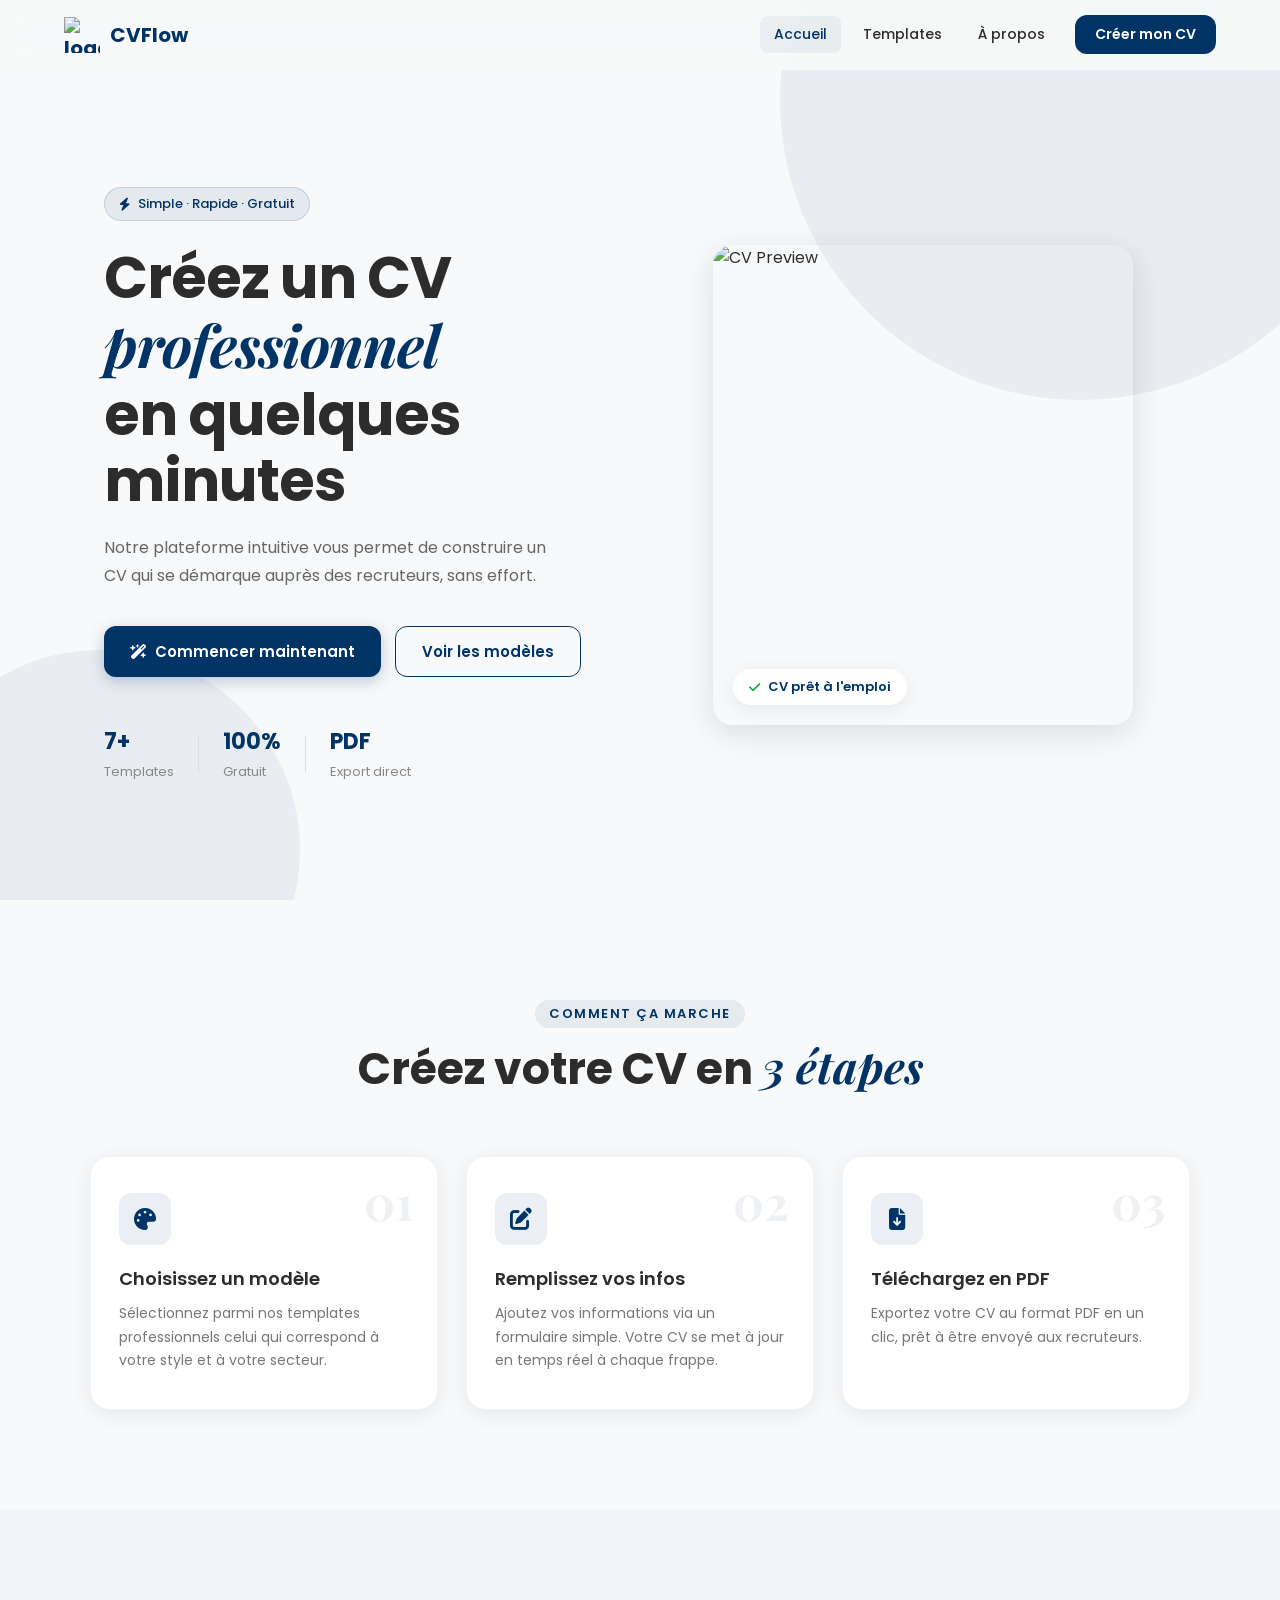
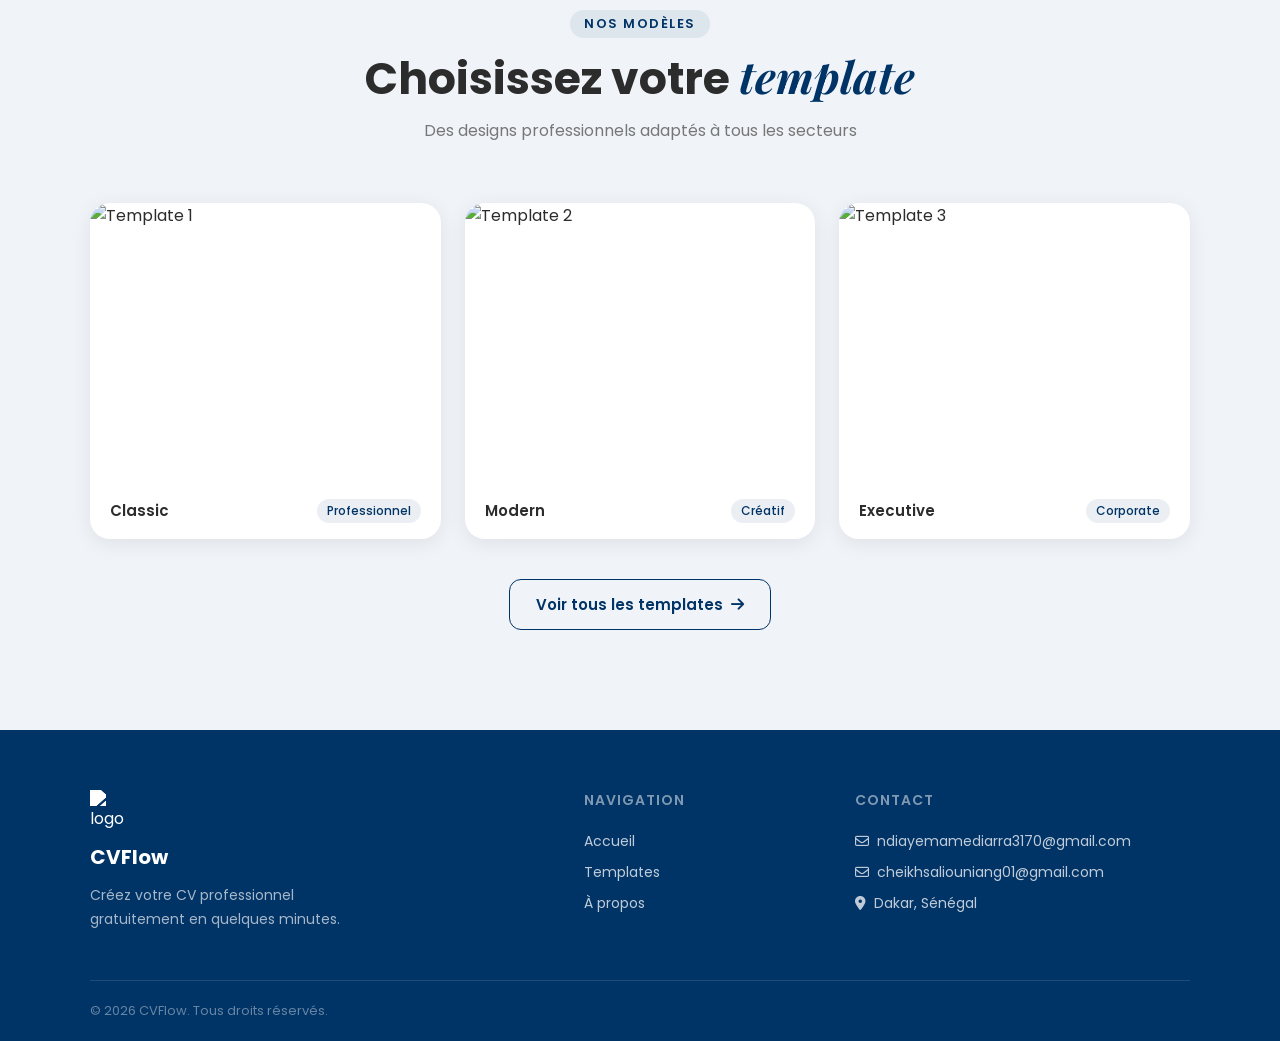
==== index.html @ df305210 "Front" ====
<!DOCTYPE html>
<html lang="fr">
<head>
    <meta charset="UTF-8">
    <meta name="viewport" content="width=device-width, initial-scale=1.0">
    <title>CVFlow — Créez votre CV professionnel</title>
    <link rel="icon" type="image/png" href="assets/images/PCV.png">
    <link rel="preconnect" href="https://fonts.googleapis.com">
    <link href="https://fonts.googleapis.com/css2?family=Poppins:wght@300;400;500;600;700&family=Playfair+Display:ital,wght@0,700;1,400&display=swap" rel="stylesheet">
    <link rel="stylesheet" href="https://cdnjs.cloudflare.com/ajax/libs/font-awesome/6.5.0/css/all.min.css">
    <link rel="stylesheet" href="assets/style/style2.css">
</head>
<body>

    <!-- NAV -->
    <nav class="navbar" id="navbar">
        <div class="nav-inner">
            <a href="index.html" class="nav-logo">
                <img src="assets/images/PCV.png" alt="logo">
                <span>CVFlow</span>
            </a>
            <div class="nav-links">
                <a href="#accueil" class="nav-link active">Accueil</a>
                <a href="#templates" class="nav-link">Templates</a>
                <a href="assets/about.html" class="nav-link">À propos</a>
                <a href="assets/templates/template3.html" class="nav-cta">Créer mon CV</a>
            </div>
            <button class="burger" id="burger">
                <span></span><span></span><span></span>
            </button>
        </div>
    </nav>

    <!-- HERO -->
    <section class="hero" id="accueil">
        <div class="hero-bg">
            <div class="hero-shape hero-shape-1"></div>
            <div class="hero-shape hero-shape-2"></div>
        </div>
        <div class="hero-inner">
            <div class="hero-text">
                <div class="hero-badge">
                    <i class="fa-solid fa-bolt"></i>
                    Simple · Rapide · Gratuit
                </div>
                <h1>Créez un CV<br><em>professionnel</em><br>en quelques minutes</h1>
                <p>Notre plateforme intuitive vous permet de construire un CV qui se démarque auprès des recruteurs, sans effort.</p>
                <div class="hero-actions">
                    <a href="assets/templates/template3.html" class="btn-primary">
                        <i class="fa-solid fa-wand-magic-sparkles"></i>
                        Commencer maintenant
                    </a>
                    <a href="#templates" class="btn-outline">Voir les modèles</a>
                </div>
                <div class="hero-stats">
                    <div class="stat">
                        <strong>7+</strong>
                        <span>Templates</span>
                    </div>
                    <div class="stat-divider"></div>
                    <div class="stat">
                        <strong>100%</strong>
                        <span>Gratuit</span>
                    </div>
                    <div class="stat-divider"></div>
                    <div class="stat">
                        <strong>PDF</strong>
                        <span>Export direct</span>
                    </div>
                </div>
            </div>
            <div class="hero-visual">
                <div class="hero-card">
                    <img src="assets/images/photo1.jpeg" alt="CV Preview" class="hero-img">
                    <div class="hero-card-badge">
                        <i class="fa-solid fa-check"></i>
                        CV prêt à l'emploi
                    </div>
                </div>
            </div>
        </div>
    </section>

    <!-- ETAPES -->
    <section class="steps" id="etapes">
        <div class="section-header">
            <p class="section-label">Comment ça marche</p>
            <h2>Créez votre CV en <em>3 étapes</em></h2>
        </div>
        <div class="steps-grid">
            <div class="step-card" style="--delay: 0s">
                <div class="step-number">01</div>
                <div class="step-icon">
                    <i class="fa-solid fa-palette"></i>
                </div>
                <h3>Choisissez un modèle</h3>
                <p>Sélectionnez parmi nos templates professionnels celui qui correspond à votre style et à votre secteur.</p>
            </div>
            <div class="step-card" style="--delay: 0.1s">
                <div class="step-number">02</div>
                <div class="step-icon">
                    <i class="fa-solid fa-pen-to-square"></i>
                </div>
                <h3>Remplissez vos infos</h3>
                <p>Ajoutez vos informations via un formulaire simple. Votre CV se met à jour en temps réel à chaque frappe.</p>
            </div>
            <div class="step-card" style="--delay: 0.2s">
                <div class="step-number">03</div>
                <div class="step-icon">
                    <i class="fa-solid fa-file-arrow-down"></i>
                </div>
                <h3>Téléchargez en PDF</h3>
                <p>Exportez votre CV au format PDF en un clic, prêt à être envoyé aux recruteurs.</p>
            </div>
        </div>
    </section>

    <!-- TEMPLATES -->
    <section class="templates-section" id="templates">
        <div class="section-header">
            <p class="section-label">Nos modèles</p>
            <h2>Choisissez votre <em>template</em></h2>
            <p class="section-sub">Des designs professionnels adaptés à tous les secteurs</p>
        </div>
        <div class="templates-grid">
            <div class="template-card">
                <div class="template-img-wrap">
                    <img src="assets/images/photo6.jpeg" alt="Template 1">
                    <div class="template-overlay">
                        <a href="assets/templates/template1.html" class="btn-use">Utiliser ce modèle</a>
                    </div>
                </div>
                <div class="template-info">
                    <span class="template-name">Classic</span>
                    <span class="template-tag">Professionnel</span>
                </div>
            </div>
            <div class="template-card">
                <div class="template-img-wrap">
                    <img src="assets/images/photo4.jpeg" alt="Template 2">
                    <div class="template-overlay">
                        <a href="assets/templates/template2.html" class="btn-use">Utiliser ce modèle</a>
                    </div>
                </div>
                <div class="template-info">
                    <span class="template-name">Modern</span>
                    <span class="template-tag">Créatif</span>
                </div>
            </div>
            <div class="template-card">
                <div class="template-img-wrap">
                    <img src="assets/images/photo6.jpeg" alt="Template 3">
                    <div class="template-overlay">
                        <a href="assets/templates/template3.html" class="btn-use">Utiliser ce modèle</a>
                    </div>
                </div>
                <div class="template-info">
                    <span class="template-name">Executive</span>
                    <span class="template-tag">Corporate</span>
                </div>
            </div>
        </div>
        <div class="templates-cta">
            <a href="templates.html" class="btn-outline">
                Voir tous les templates
                <i class="fa-solid fa-arrow-right"></i>
            </a>
        </div>
    </section>

    <!-- FOOTER -->
    <footer class="footer">
        <div class="footer-inner">
            <div class="footer-brand">
                <img src="assets/images/PCV.png" alt="logo" class="footer-logo">
                <span class="footer-name">CVFlow</span>
                <p>Créez votre CV professionnel gratuitement en quelques minutes.</p>
            </div>
            <div class="footer-col">
                <h4>Navigation</h4>
                <a href="#accueil">Accueil</a>
                <a href="#templates">Templates</a>
                <a href="assets/about.html">À propos</a>
            </div>
            <div class="footer-col">
                <h4>Contact</h4>
                <a href="mailto:ndiayemamediarra3170@gmail.com">
                    <i class="fa-regular fa-envelope"></i>
                    ndiayemamediarra3170@gmail.com
                </a>
                <a href="mailto:cheikhsaliouniang01@gmail.com">
                    <i class="fa-regular fa-envelope"></i>
                    cheikhsaliouniang01@gmail.com
                </a>
                <p><i class="fa-solid fa-location-dot"></i> Dakar, Sénégal</p>
            </div>
        </div>
        <div class="footer-bottom">
            <p>© 2026 CVFlow. Tous droits réservés.</p>
        </div>
    </footer>

    <script src="assets/script/script2.js"></script>
    <script>
        const burger = document.getElementById('burger');
        const navLinks = document.querySelector('.nav-links');
        burger.addEventListener('click', () => {
            navLinks.classList.toggle('open');
            burger.classList.toggle('active');
        });

        window.addEventListener('scroll', () => {
            const navbar = document.getElementById('navbar');
            navbar.classList.toggle('scrolled', window.scrollY > 50);
        });

        document.querySelectorAll('a[href^="#"]').forEach(a => {
            a.addEventListener('click', e => {
                const target = document.querySelector(a.getAttribute('href'));
                if (target) {
                    e.preventDefault();
                    target.scrollIntoView({ behavior: 'smooth' });
                }
            });
        });
    </script>
</body>
</html>
---- assets/style/style2.css ----
:root {
  --main-color: #F8F9FA;
  --second-color: #003366;
  --third-color: #2C2C2C;
  --fourth-color: #A7C7E7;
  --fith-color: #414833;
  --sixth-color: #84a98c;
  --accent: #003366;
  --radius: 12px;
  --radius-lg: 20px;
  --shadow: 0 4px 20px rgba(0, 0, 0, 0.08);
  --shadow-md: 0 8px 32px rgba(0, 0, 0, 0.12);
  --transition: all 0.3s ease;
}

* {
  margin: 0;
  padding: 0;
  box-sizing: border-box;
  list-style: none;
  text-decoration: none;
  font-family: 'Poppins', sans-serif;
}

html {
  scroll-behavior: smooth;
}

body {
  background-color: var(--main-color);
  color: var(--third-color);
  overflow-x: hidden;
}

em {
  font-family: 'Playfair Display', serif;
  font-style: italic;
  color: var(--second-color);
}

/* ── NAVBAR ── */
.navbar {
  position: fixed;
  top: 0;
  left: 0;
  right: 0;
  z-index: 1000;
  background: rgba(248, 249, 250, 0.85);
  backdrop-filter: blur(12px);
  border-bottom: 1px solid transparent;
  transition: var(--transition);
  padding: 0 5vw;
  height: 70px;
}

.navbar.scrolled {
  background: rgba(248, 249, 250, 0.98);
  border-bottom: 1px solid rgba(0, 51, 102, 0.12);
  box-shadow: 0 2px 20px rgba(0, 51, 102, 0.08);
}

.nav-inner {
  max-width: 1200px;
  margin: 0 auto;
  height: 100%;
  display: flex;
  align-items: center;
  justify-content: space-between;
}

.nav-logo {
  display: flex;
  align-items: center;
  gap: 10px;
  font-size: 20px;
  font-weight: 700;
  color: var(--second-color);
}

.nav-logo img {
  width: 36px;
  height: 36px;
  object-fit: contain;
}

.nav-links {
  display: flex;
  align-items: center;
  gap: 8px;
}

.nav-link {
  padding: 8px 14px;
  border-radius: 8px;
  font-size: 14px;
  font-weight: 500;
  color: var(--third-color);
  transition: var(--transition);
}

.nav-link:hover,
.nav-link.active {
  color: var(--second-color);
  background: rgba(0, 51, 102, 0.06);
}

.nav-cta {
  padding: 9px 20px;
  background: var(--second-color);
  color: #fff;
  border-radius: var(--radius);
  font-size: 14px;
  font-weight: 600;
  transition: var(--transition);
  margin-left: 8px;
}

.nav-cta:hover {
  background: var(--third-color);
  transform: translateY(-1px);
}

.burger {
  display: none;
  flex-direction: column;
  gap: 5px;
  background: none;
  border: none;
  cursor: pointer;
  padding: 4px;
}

.burger span {
  display: block;
  width: 24px;
  height: 2px;
  background: var(--third-color);
  border-radius: 2px;
  transition: var(--transition);
}

.burger.active span:nth-child(1) {
  transform: translateY(7px) rotate(45deg);
}

.burger.active span:nth-child(2) {
  opacity: 0;
}

.burger.active span:nth-child(3) {
  transform: translateY(-7px) rotate(-45deg);
}

/* ── HERO ── */
.hero {
  min-height: 100vh;
  padding-top: 70px;
  position: relative;
  overflow: hidden;
  display: flex;
  align-items: center;
}

.hero-bg {
  position: absolute;
  inset: 0;
  pointer-events: none;
}

.hero-shape {
  position: absolute;
  border-radius: 50%;
  opacity: 0.06;
  background: var(--second-color);
}

.hero-shape-1 {
  width: 600px;
  height: 600px;
  top: -200px;
  right: -100px;
}

.hero-shape-2 {
  width: 400px;
  height: 400px;
  bottom: -150px;
  left: -100px;
}

.hero-inner {
  max-width: 1200px;
  margin: 0 auto;
  padding: 60px 5vw;
  display: grid;
  grid-template-columns: 1fr 1fr;
  gap: 60px;
  align-items: center;
  width: 100%;
}

.hero-badge {
  display: inline-flex;
  align-items: center;
  gap: 8px;
  padding: 6px 14px;
  background: rgba(0, 51, 102, 0.08);
  border: 1px solid rgba(0, 51, 102, 0.15);
  border-radius: 30px;
  font-size: 13px;
  font-weight: 500;
  color: var(--second-color);
  margin-bottom: 24px;
}

.hero-text h1 {
  font-size: clamp(36px, 4.5vw, 58px);
  font-weight: 700;
  line-height: 1.15;
  letter-spacing: -1px;
  margin-bottom: 20px;
  color: var(--third-color);
}

.hero-text p {
  font-size: 16px;
  color: #666;
  line-height: 1.75;
  max-width: 460px;
  margin-bottom: 36px;
}

.hero-actions {
  display: flex;
  gap: 14px;
  flex-wrap: wrap;
  margin-bottom: 48px;
}

.btn-primary {
  display: inline-flex;
  align-items: center;
  gap: 8px;
  padding: 13px 26px;
  background: var(--second-color);
  color: #fff;
  border-radius: var(--radius);
  font-size: 15px;
  font-weight: 600;
  transition: var(--transition);
  box-shadow: 0 4px 16px rgba(0, 51, 102, 0.25);
}

.btn-primary:hover {
  background: #002855;
  transform: translateY(-2px);
  box-shadow: 0 8px 24px rgba(0, 51, 102, 0.3);
}

.btn-outline {
  display: inline-flex;
  align-items: center;
  gap: 8px;
  padding: 13px 26px;
  border: 1.5px solid var(--second-color);
  color: var(--second-color);
  border-radius: var(--radius);
  font-size: 15px;
  font-weight: 600;
  transition: var(--transition);
}

.btn-outline:hover {
  background: var(--second-color);
  color: #fff;
  transform: translateY(-2px);
}

.hero-stats {
  display: flex;
  align-items: center;
  gap: 24px;
}

.stat strong {
  display: block;
  font-size: 22px;
  font-weight: 700;
  color: var(--second-color);
}

.stat span {
  font-size: 13px;
  color: #888;
}

.stat-divider {
  width: 1px;
  height: 36px;
  background: #ddd;
}

.hero-visual {
  display: flex;
  justify-content: center;
}

.hero-card {
  position: relative;
  border-radius: var(--radius-lg);
  overflow: hidden;
  box-shadow: var(--shadow-md);
  max-width: 420px;
  width: 100%;
}

.hero-img {
  width: 100%;
  height: 480px;
  object-fit: cover;
  display: block;
}

.hero-card-badge {
  position: absolute;
  bottom: 20px;
  left: 20px;
  background: #fff;
  color: var(--second-color);
  padding: 8px 16px;
  border-radius: 30px;
  font-size: 13px;
  font-weight: 600;
  display: flex;
  align-items: center;
  gap: 8px;
  box-shadow: var(--shadow);
}

.hero-card-badge i {
  color: #16a34a;
}

/* ── SECTION HEADER ── */
.section-header {
  text-align: center;
  margin-bottom: 60px;
}

.section-label {
  display: inline-block;
  font-size: 13px;
  font-weight: 600;
  color: var(--second-color);
  text-transform: uppercase;
  letter-spacing: 1.5px;
  margin-bottom: 12px;
  background: rgba(0, 51, 102, 0.08);
  padding: 4px 14px;
  border-radius: 20px;
}

.section-header h2 {
  font-size: clamp(28px, 3.5vw, 44px);
  font-weight: 700;
  line-height: 1.2;
  color: var(--third-color);
  margin-bottom: 12px;
}

.section-sub {
  font-size: 16px;
  color: #777;
  max-width: 500px;
  margin: 0 auto;
}

/* ── STEPS ── */
.steps {
  padding: 100px 5vw;
  background: var(--main-color);
}

.steps-grid {
  max-width: 1100px;
  margin: 0 auto;
  display: grid;
  grid-template-columns: repeat(3, 1fr);
  gap: 28px;
}

.step-card {
  background: #fff;
  border-radius: var(--radius-lg);
  padding: 36px 28px;
  box-shadow: var(--shadow);
  position: relative;
  transition: var(--transition);
  animation: fadeUp 0.6s ease both;
  animation-delay: var(--delay);
  border: 1px solid rgba(0, 51, 102, 0.06);
}

.step-card:hover {
  transform: translateY(-6px);
  box-shadow: var(--shadow-md);
}

.step-number {
  font-size: 48px;
  font-weight: 700;
  color: rgba(0, 51, 102, 0.07);
  line-height: 1;
  position: absolute;
  top: 20px;
  right: 24px;
  font-family: 'Playfair Display', serif;
}

.step-icon {
  width: 52px;
  height: 52px;
  background: rgba(0, 51, 102, 0.08);
  border-radius: var(--radius);
  display: flex;
  align-items: center;
  justify-content: center;
  margin-bottom: 20px;
  font-size: 22px;
  color: var(--second-color);
}

.step-card h3 {
  font-size: 18px;
  font-weight: 600;
  color: var(--third-color);
  margin-bottom: 10px;
}

.step-card p {
  font-size: 14px;
  color: #777;
  line-height: 1.7;
}

/* ── TEMPLATES ── */
.templates-section {
  padding: 100px 5vw;
  background: #f0f4f8;
}

.templates-grid {
  max-width: 1100px;
  margin: 0 auto;
  display: grid;
  grid-template-columns: repeat(3, 1fr);
  gap: 24px;
  margin-bottom: 40px;
}

.template-card {
  background: #fff;
  border-radius: var(--radius-lg);
  overflow: hidden;
  box-shadow: var(--shadow);
  transition: var(--transition);
}

.template-card:hover {
  transform: translateY(-6px);
  box-shadow: var(--shadow-md);
}

.template-img-wrap {
  position: relative;
  overflow: hidden;
  height: 280px;
}

.template-img-wrap img {
  width: 100%;
  height: 100%;
  object-fit: cover;
  transition: transform 0.4s ease;
}

.template-card:hover .template-img-wrap img {
  transform: scale(1.04);
}

.template-overlay {
  position: absolute;
  inset: 0;
  background: rgba(0, 51, 102, 0.75);
  display: flex;
  align-items: center;
  justify-content: center;
  opacity: 0;
  transition: var(--transition);
}

.template-card:hover .template-overlay {
  opacity: 1;
}

.btn-use {
  padding: 11px 24px;
  background: #fff;
  color: var(--second-color);
  border-radius: var(--radius);
  font-size: 14px;
  font-weight: 600;
  transition: var(--transition);
}

.btn-use:hover {
  background: var(--second-color);
  color: #fff;
}

.template-info {
  padding: 16px 20px;
  display: flex;
  align-items: center;
  justify-content: space-between;
}

.template-name {
  font-size: 15px;
  font-weight: 600;
  color: var(--third-color);
}

.template-tag {
  font-size: 12px;
  font-weight: 500;
  color: var(--second-color);
  background: rgba(0, 51, 102, 0.08);
  padding: 3px 10px;
  border-radius: 20px;
}

.templates-cta {
  text-align: center;
}

/* ── FOOTER ── */
.footer {
  background: var(--second-color);
  color: #fff;
  padding: 60px 5vw 0;
}

.footer-inner {
  max-width: 1100px;
  margin: 0 auto;
  display: grid;
  grid-template-columns: 2fr 1fr 1.5fr;
  gap: 48px;
  padding-bottom: 48px;
  border-bottom: 1px solid rgba(255, 255, 255, 0.12);
}

.footer-brand {
  display: flex;
  flex-direction: column;
  gap: 12px;
}

.footer-logo {
  width: 40px;
  height: 40px;
  object-fit: contain;
  filter: brightness(10);
}

.footer-name {
  font-size: 20px;
  font-weight: 700;
}

.footer-brand p {
  font-size: 14px;
  color: rgba(255, 255, 255, 0.65);
  line-height: 1.7;
  max-width: 280px;
}

.footer-col h4 {
  font-size: 14px;
  font-weight: 600;
  text-transform: uppercase;
  letter-spacing: 1px;
  color: rgba(255, 255, 255, 0.5);
  margin-bottom: 20px;
}

.footer-col a,
.footer-col p {
  display: flex;
  align-items: center;
  gap: 8px;
  font-size: 14px;
  color: rgba(255, 255, 255, 0.75);
  margin-bottom: 10px;
  transition: var(--transition);
}

.footer-col a:hover {
  color: #fff;
}

.footer-bottom {
  max-width: 1100px;
  margin: 0 auto;
  padding: 20px 0;
  font-size: 13px;
  color: rgba(255, 255, 255, 0.4);
}

/* ── ANIMATIONS ── */
@keyframes fadeUp {
  from {
    opacity: 0;
    transform: translateY(24px);
  }

  to {
    opacity: 1;
    transform: translateY(0);
  }
}

.hero-text {
  animation: fadeUp 0.7s ease both;
}

.hero-visual {
  animation: fadeUp 0.7s ease 0.15s both;
}

/* ── RESPONSIVE ── */
@media (max-width: 1024px) {

  .steps-grid,
  .templates-grid {
    grid-template-columns: repeat(2, 1fr);
  }
}

@media (max-width: 768px) {
  .burger {
    display: flex;
  }

  .nav-links {
    display: none;
    position: absolute;
    top: 70px;
    left: 0;
    right: 0;
    background: #fff;
    flex-direction: column;
    padding: 20px;
    gap: 4px;
    box-shadow: var(--shadow-md);
    border-bottom: 1px solid #eee;
  }

  .nav-links.open {
    display: flex;
  }

  .nav-link,
  .nav-cta {
    width: 100%;
    text-align: center;
    margin-left: 0;
  }

  .hero-inner {
    grid-template-columns: 1fr;
    text-align: center;
    gap: 40px;
    padding: 40px 5vw 60px;
  }

  .hero-text p {
    margin: 0 auto 36px;
  }

  .hero-actions {
    justify-content: center;
  }

  .hero-stats {
    justify-content: center;
  }

  .hero-visual {
    display: none;
  }

  .steps-grid,
  .templates-grid {
    grid-template-columns: 1fr;
  }

  .footer-inner {
    grid-template-columns: 1fr;
    gap: 32px;
  }
}

@media (max-width: 480px) {
  .hero-actions {
    flex-direction: column;
  }

  .btn-primary,
  .btn-outline {
    width: 100%;
    justify-content: center;
  }

  .hero-stats {
    flex-wrap: wrap;
    gap: 16px;
  }

  .stat-divider {
    display: none;
  }
}
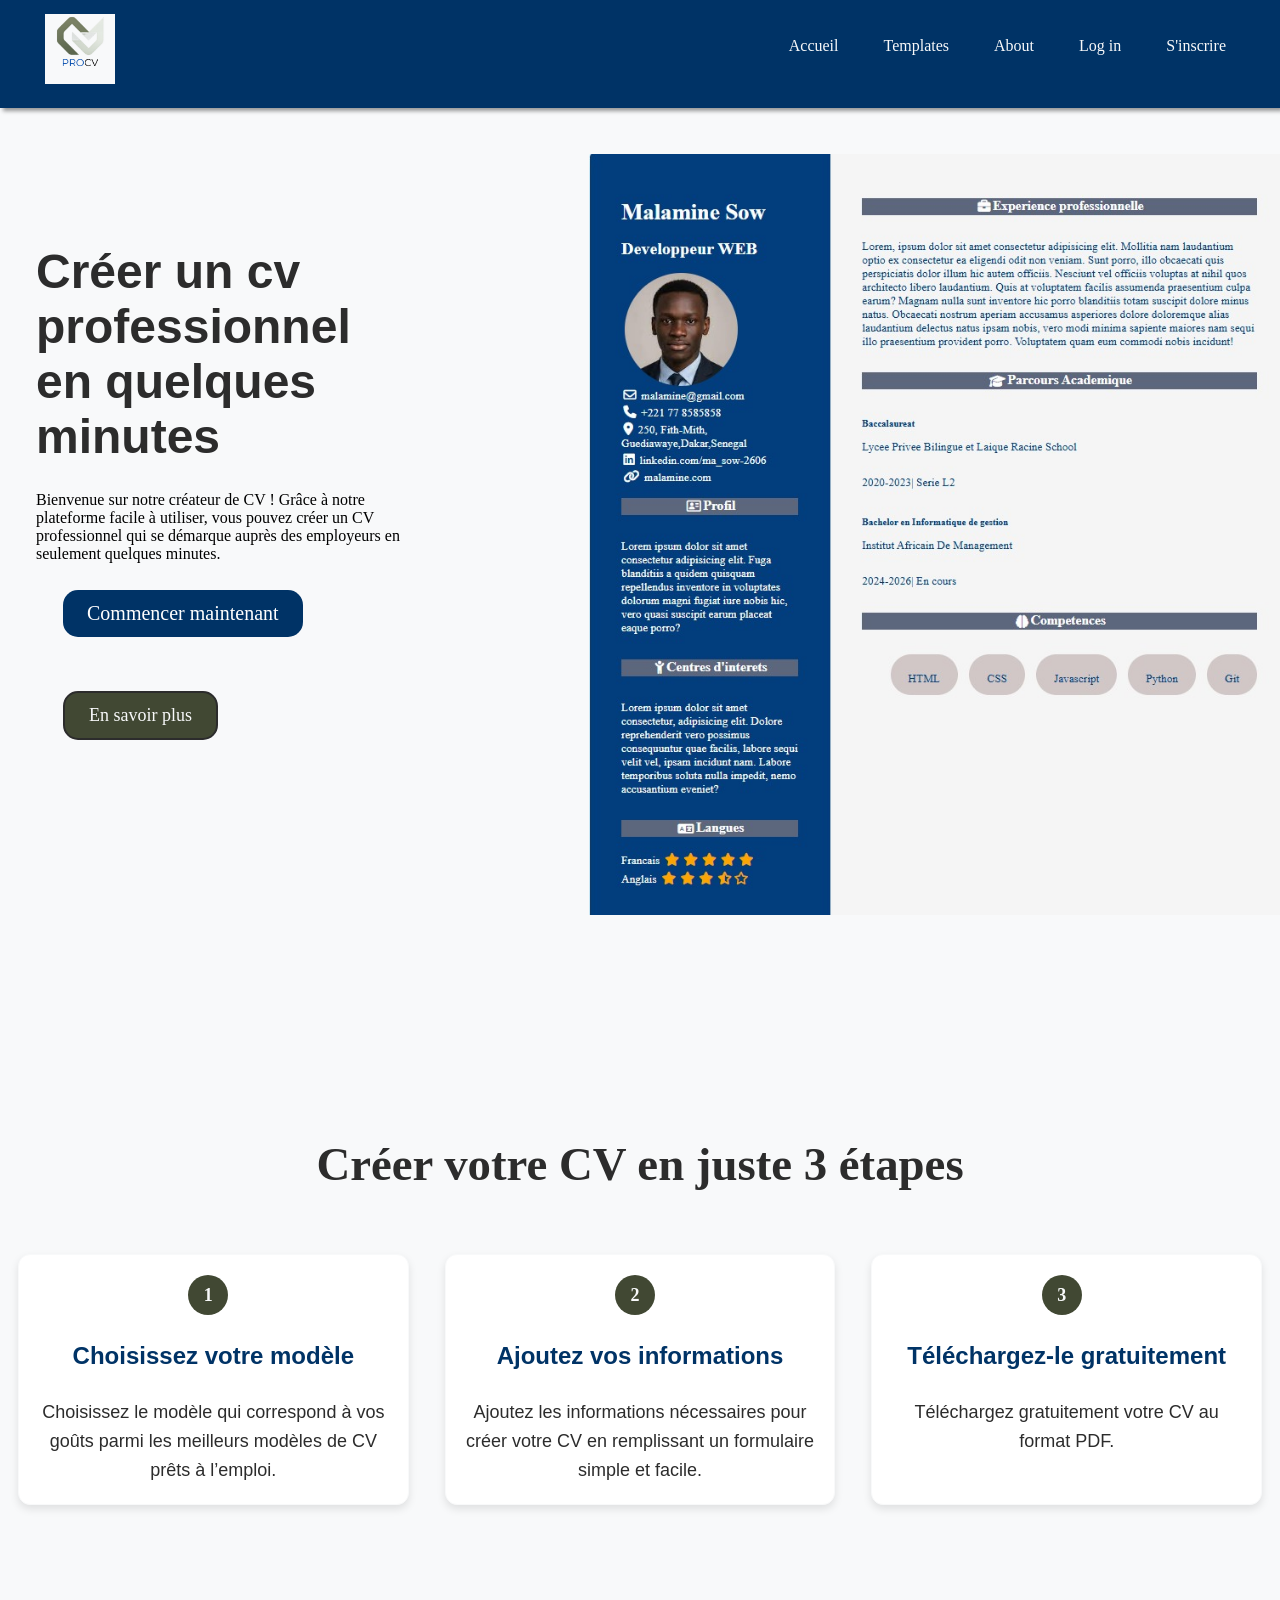
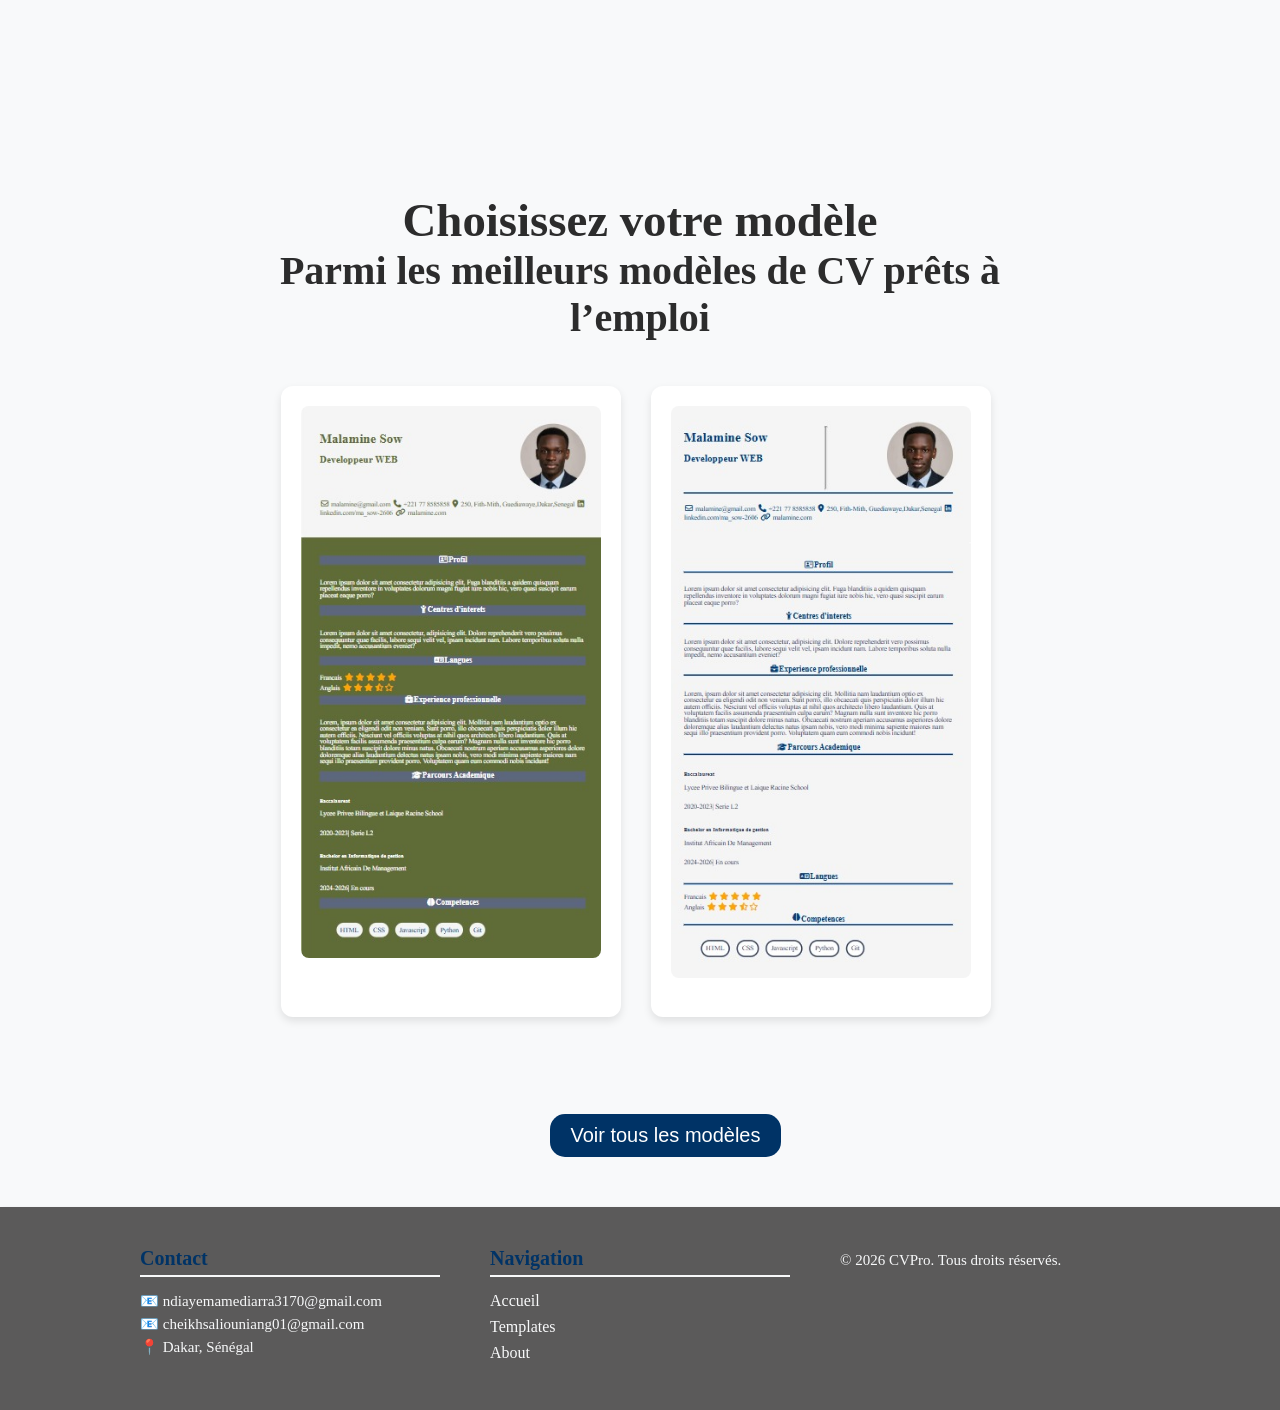
==== commit a72a4443: "modifications" ====
--- a/index.html
+++ b/index.html
@@ -1,228 +1,127 @@
-<!DOCTYPE html>
-<html lang="fr">
-<head>
+
+ <!DOCTYPE html>
+ <html lang="en">
+ <head>
     <meta charset="UTF-8">
     <meta name="viewport" content="width=device-width, initial-scale=1.0">
-    <title>CVFlow — Créez votre CV professionnel</title>
-    <link rel="icon" type="image/png" href="assets/images/PCV.png">
-    <link rel="preconnect" href="https://fonts.googleapis.com">
-    <link href="https://fonts.googleapis.com/css2?family=Poppins:wght@300;400;500;600;700&family=Playfair+Display:ital,wght@0,700;1,400&display=swap" rel="stylesheet">
-    <link rel="stylesheet" href="https://cdnjs.cloudflare.com/ajax/libs/font-awesome/6.5.0/css/all.min.css">
+    <title>Accueil</title>
+    <script src="https://code.jquery.com/jquery-3.6.0.min.js"></script>
     <link rel="stylesheet" href="assets/style/style2.css">
-</head>
+ </head>
 <body>
+    <!--Section menu-->
+    <div class="container-menu" id="acceuil">
+    <div class="first-menu">
+    <!--Logo-->
+    <div class="logo">
+    <a href="index.html"><img src="assets/images/PCV.png" alt="logo"></a>
+    </div>
+    <!--Menu-->
+    <div class="menu-links">
+    <ul>
+        <li>
+            <a href="#" id="accueil">Accueil</a>
+        </li>
+        <li>
+            <a href="templates.html" id="templates">Templates</a>
+        </li>
 
-    <!-- NAV -->
-    <nav class="navbar" id="navbar">
-        <div class="nav-inner">
-            <a href="index.html" class="nav-logo">
-                <img src="assets/images/PCV.png" alt="logo">
-                <span>CVFlow</span>
-            </a>
-            <div class="nav-links">
-                <a href="#accueil" class="nav-link active">Accueil</a>
-                <a href="#templates" class="nav-link">Templates</a>
-                <a href="assets/about.html" class="nav-link">À propos</a>
-                <a href="assets/templates/template3.html" class="nav-cta">Créer mon CV</a>
-            </div>
-            <button class="burger" id="burger">
-                <span></span><span></span><span></span>
-            </button>
+        <li>
+            <a href="assets/about.html" id="about">About</a>
+        </li>
+
+        <li>
+            <a href="assets/login.html">Log in</a>
+
+        </li>
+        <li>
+            <a href="assets/inscription.html" > S'inscrire </a>
+
+        </li>
+    </ul>
+
+    </div>
+    </div>
+    <div class="banner" id="accueil">
+        <div class="div1"> 
+        <h1>Créer un cv professionnel en quelques minutes </h1>
+         <p class="text">Bienvenue sur notre créateur de CV ! Grâce à notre plateforme facile à utiliser, vous pouvez créer un CV professionnel qui se démarque auprès des employeurs en seulement quelques minutes. </p>
+         <button class="btn1"> Commencer maintenant</button>
+         <button class="btn3">En savoir plus</button>
         </div>
-    </nav>
+     <div class="div2"> 
+        <img class="img" src="assets/images/photo1.jpeg" alt="">
+    </div>
+    </div>
+    </div>
+    <!--Section Informations -->
+    <div class="container-informations" >
+    <div class="titre-section"> 
+    <h3>Créer votre CV en juste 3 étapes</h3>
+    <span></span>
+    </div> 
 
-    <!-- HERO -->
-    <section class="hero" id="accueil">
-        <div class="hero-bg">
-            <div class="hero-shape hero-shape-1"></div>
-            <div class="hero-shape hero-shape-2"></div>
+    <div class="information">
+    <div class="info1"> 
+     <div class="icon">1</div>
+    <h6>Choisissez votre modèle</h6><br>
+    <p>Choisissez le modèle qui correspond à vos goûts parmi les meilleurs modèles de CV prêts à l’emploi.</p>
+    </div>
+
+    <div class="info2"> 
+     <div class="icon">2</div>
+    <h6>Ajoutez vos informations</h6><br>
+    <p>Ajoutez les informations nécessaires pour créer votre CV en remplissant un formulaire simple et facile.</p>
+    </div>
+
+    <div class="info3">
+     <div class="icon">3</div> 
+    <h6>Téléchargez-le gratuitement</h6><br>
+    <p>Téléchargez gratuitement votre CV au format PDF.</p>
+    </div>
+    </div>
+    </div>
+    <!--Section Templates-->
+    <section class="templates" >
+    <div class="titre-section">
+    <h3>Choisissez votre modèle</h3>
+    <p>Parmi les meilleurs modèles de CV prêts à l’emploi</p>
+    </div>
+        <div class="templates-grid">
+        <div class="template-card">
+        <img src="assets/images/photo6.jpeg" alt="Modèle CV 1">
         </div>
-        <div class="hero-inner">
-            <div class="hero-text">
-                <div class="hero-badge">
-                    <i class="fa-solid fa-bolt"></i>
-                    Simple · Rapide · Gratuit
-                </div>
-                <h1>Créez un CV<br><em>professionnel</em><br>en quelques minutes</h1>
-                <p>Notre plateforme intuitive vous permet de construire un CV qui se démarque auprès des recruteurs, sans effort.</p>
-                <div class="hero-actions">
-                    <a href="assets/templates/template3.html" class="btn-primary">
-                        <i class="fa-solid fa-wand-magic-sparkles"></i>
-                        Commencer maintenant
-                    </a>
-                    <a href="#templates" class="btn-outline">Voir les modèles</a>
-                </div>
-                <div class="hero-stats">
-                    <div class="stat">
-                        <strong>7+</strong>
-                        <span>Templates</span>
-                    </div>
-                    <div class="stat-divider"></div>
-                    <div class="stat">
-                        <strong>100%</strong>
-                        <span>Gratuit</span>
-                    </div>
-                    <div class="stat-divider"></div>
-                    <div class="stat">
-                        <strong>PDF</strong>
-                        <span>Export direct</span>
-                    </div>
-                </div>
-            </div>
-            <div class="hero-visual">
-                <div class="hero-card">
-                    <img src="assets/images/photo1.jpeg" alt="CV Preview" class="hero-img">
-                    <div class="hero-card-badge">
-                        <i class="fa-solid fa-check"></i>
-                        CV prêt à l'emploi
-                    </div>
-                </div>
-            </div>
+        <div class="template-card">
+        <img src="assets/images/photo4.jpeg" alt="Modèle CV 2">
         </div>
-    </section>
+        </section>
+   <button class="btn-template" >Voir tous les modèles</button>
 
-    <!-- ETAPES -->
-    <section class="steps" id="etapes">
-        <div class="section-header">
-            <p class="section-label">Comment ça marche</p>
-            <h2>Créez votre CV en <em>3 étapes</em></h2>
-        </div>
-        <div class="steps-grid">
-            <div class="step-card" style="--delay: 0s">
-                <div class="step-number">01</div>
-                <div class="step-icon">
-                    <i class="fa-solid fa-palette"></i>
-                </div>
-                <h3>Choisissez un modèle</h3>
-                <p>Sélectionnez parmi nos templates professionnels celui qui correspond à votre style et à votre secteur.</p>
-            </div>
-            <div class="step-card" style="--delay: 0.1s">
-                <div class="step-number">02</div>
-                <div class="step-icon">
-                    <i class="fa-solid fa-pen-to-square"></i>
-                </div>
-                <h3>Remplissez vos infos</h3>
-                <p>Ajoutez vos informations via un formulaire simple. Votre CV se met à jour en temps réel à chaque frappe.</p>
-            </div>
-            <div class="step-card" style="--delay: 0.2s">
-                <div class="step-number">03</div>
-                <div class="step-icon">
-                    <i class="fa-solid fa-file-arrow-down"></i>
-                </div>
-                <h3>Téléchargez en PDF</h3>
-                <p>Exportez votre CV au format PDF en un clic, prêt à être envoyé aux recruteurs.</p>
-            </div>
-        </div>
-    </section>
+<!--Section Footer -->
+   <footer class="footer">
+  <div class="footer-container">
+    <!-- Partie gauche  -->
+    <div class="footer-left">
+      <h3>Contact</h3>
+      <p>📧 ndiayemamediarra3170@gmail.com</p>
+      <p>📧 cheikhsaliouniang01@gmail.com</p>
+      <p>📍 Dakar, Sénégal</p>
+    </div>
 
-    <!-- TEMPLATES -->
-    <section class="templates-section" id="templates">
-        <div class="section-header">
-            <p class="section-label">Nos modèles</p>
-            <h2>Choisissez votre <em>template</em></h2>
-            <p class="section-sub">Des designs professionnels adaptés à tous les secteurs</p>
-        </div>
-        <div class="templates-grid">
-            <div class="template-card">
-                <div class="template-img-wrap">
-                    <img src="assets/images/photo6.jpeg" alt="Template 1">
-                    <div class="template-overlay">
-                        <a href="assets/templates/template1.html" class="btn-use">Utiliser ce modèle</a>
-                    </div>
-                </div>
-                <div class="template-info">
-                    <span class="template-name">Classic</span>
-                    <span class="template-tag">Professionnel</span>
-                </div>
-            </div>
-            <div class="template-card">
-                <div class="template-img-wrap">
-                    <img src="assets/images/photo4.jpeg" alt="Template 2">
-                    <div class="template-overlay">
-                        <a href="assets/templates/template2.html" class="btn-use">Utiliser ce modèle</a>
-                    </div>
-                </div>
-                <div class="template-info">
-                    <span class="template-name">Modern</span>
-                    <span class="template-tag">Créatif</span>
-                </div>
-            </div>
-            <div class="template-card">
-                <div class="template-img-wrap">
-                    <img src="assets/images/photo6.jpeg" alt="Template 3">
-                    <div class="template-overlay">
-                        <a href="assets/templates/template3.html" class="btn-use">Utiliser ce modèle</a>
-                    </div>
-                </div>
-                <div class="template-info">
-                    <span class="template-name">Executive</span>
-                    <span class="template-tag">Corporate</span>
-                </div>
-            </div>
-        </div>
-        <div class="templates-cta">
-            <a href="templates.html" class="btn-outline">
-                Voir tous les templates
-                <i class="fa-solid fa-arrow-right"></i>
-            </a>
-        </div>
-    </section>
+    <!-- Partie centrale -->
+    <div class="footer-center">
+      <h3>Navigation</h3>
+      <a href="#">Accueil</a>
+      <a href="assets/templates/templates.html">Templates</a>
+      <a href="assets/about.html">About</a>
+    </div>
 
-    <!-- FOOTER -->
-    <footer class="footer">
-        <div class="footer-inner">
-            <div class="footer-brand">
-                <img src="assets/images/PCV.png" alt="logo" class="footer-logo">
-                <span class="footer-name">CVFlow</span>
-                <p>Créez votre CV professionnel gratuitement en quelques minutes.</p>
-            </div>
-            <div class="footer-col">
-                <h4>Navigation</h4>
-                <a href="#accueil">Accueil</a>
-                <a href="#templates">Templates</a>
-                <a href="assets/about.html">À propos</a>
-            </div>
-            <div class="footer-col">
-                <h4>Contact</h4>
-                <a href="mailto:ndiayemamediarra3170@gmail.com">
-                    <i class="fa-regular fa-envelope"></i>
-                    ndiayemamediarra3170@gmail.com
-                </a>
-                <a href="mailto:cheikhsaliouniang01@gmail.com">
-                    <i class="fa-regular fa-envelope"></i>
-                    cheikhsaliouniang01@gmail.com
-                </a>
-                <p><i class="fa-solid fa-location-dot"></i> Dakar, Sénégal</p>
-            </div>
-        </div>
-        <div class="footer-bottom">
-            <p>© 2026 CVFlow. Tous droits réservés.</p>
-        </div>
-    </footer>
-
-    <script src="assets/script/script2.js"></script>
-    <script>
-        const burger = document.getElementById('burger');
-        const navLinks = document.querySelector('.nav-links');
-        burger.addEventListener('click', () => {
-            navLinks.classList.toggle('open');
-            burger.classList.toggle('active');
-        });
-
-        window.addEventListener('scroll', () => {
-            const navbar = document.getElementById('navbar');
-            navbar.classList.toggle('scrolled', window.scrollY > 50);
-        });
-
-        document.querySelectorAll('a[href^="#"]').forEach(a => {
-            a.addEventListener('click', e => {
-                const target = document.querySelector(a.getAttribute('href'));
-                if (target) {
-                    e.preventDefault();
-                    target.scrollIntoView({ behavior: 'smooth' });
-                }
-            });
-        });
-    </script>
+    <!-- Partie droite  -->
+    <div class="footer-right">
+      <p>© 2026 CVPro. Tous droits réservés.</p>
+    </div>
+  </div>
+</footer>
 </body>
+<script src="assets/script/script2.js"></script>
 </html>
--- a/assets/style/style2.css
+++ b/assets/style/style2.css
@@ -1,734 +1,334 @@
-:root {
-  --main-color: #F8F9FA;
-  --second-color: #003366;
-  --third-color: #2C2C2C;
-  --fourth-color: #A7C7E7;
-  --fith-color: #414833;
-  --sixth-color: #84a98c;
-  --accent: #003366;
-  --radius: 12px;
-  --radius-lg: 20px;
-  --shadow: 0 4px 20px rgba(0, 0, 0, 0.08);
-  --shadow-md: 0 8px 32px rgba(0, 0, 0, 0.12);
-  --transition: all 0.3s ease;
-}
-
-* {
-  margin: 0;
-  padding: 0;
-  box-sizing: border-box;
-  list-style: none;
-  text-decoration: none;
-  font-family: 'Poppins', sans-serif;
-}
-
-html {
-  scroll-behavior: smooth;
-}
-
-body {
+:root{
+    /** **/
+    --main-color: #F8F9FA;
+    --second-color:#003366;
+    --third-color:#2C2C2C;
+    --fourth-color:#A7C7E7;
+    --fith-color:  #414833 ;
+    --sixth-color:#84a98c;
+}
+
+body{
   background-color: var(--main-color);
+}
+
+/* **** BASE CONTENT **** */
+*
+{
+    margin: 0;
+    padding: 0;
+    list-style: none;
+    font-family: verdana;
+    text-decoration: none !important;
+}
+
+.first-menu {
+   background-color: var(--second-color);
+   height: 12vh;
+   width: 100%;
+   display: flex;
+   justify-content: end;
+   position: fixed;
+   top: 0;             
+   box-shadow: rgba(0,0,0,0.4) 3px 3px 4px;
+   z-index: 10000;
+}
+
+
+.first-menu .logo img {
+    max-width: 100px;
+    max-height: 70px;
+    position: absolute;
+    left: 5vh;
+    top: 1.5vh;
+}
+
+.menu-links ul {
+    display: flex;
+    position: absolute;
+    right: 6vh;
+    top: 4.1vh;
+}
+
+.menu-links ul a {
+    margin-left: 5vh;
+    color: var(--main-color);
+    text-decoration: none;
+}
+.menu-links .btn1 {
+    color: #F8F9FA;
+}
+.active, .menu-links li a:hover {
+    color:var(--sixth-color) !important;
+}
+
+.btn1 {
+    margin: 3vh;
+    padding: 12px 24px;       
+    border-radius: 15px;      
+    background-color: var(--second-color); 
+    color: white;            
+    border: none;             
+    cursor: pointer;          
+    font-size: 20px;         
+}
+.btn1:hover {
+    background-color: white; 
+    color:var(--second-color);
+}
+ .btn3 {
+    margin: 3vh;
+    padding: 12px 24px;       
+    border-radius: 15px;      
+    background-color: var(--fith-color); 
+    color: var(--main-color);            
+    border:2px solid var(--third-color) ;        
+    cursor: pointer;          
+    font-size: 18px;     
+}
+.btn3:hover {
+    background-color: var(--main-color); 
+    color:var(--fith-color);
+}
+
+/** Banniere**/  /** A REVOIR**/
+.banner {
+    display: flex;
+    height: 100vh; 
+   background: #F8F9FA;
+   margin-top: 5%;
+}
+
+.div1 {
+    flex: 3; 
+    background: #F8F9FA;
+     margin-top: 20vh;
+     margin-left: 4vh;
+}
+
+
+.div2 {
+    flex: 4; 
+    background: var(--main-color);
+    margin-top: 6vh;
+}
+.img{
+  height: 90%;
+  margin-left: 20vh;
+  margin-top: 4vh;
+}
+       
+
+.menu-links .btn3{
+   margin: 2vh;
+    padding: 12px 24px;       
+    border-radius: 25px;     
+    background-color: var(--main-color); 
+    color: var(--second-color);            
+    border:2px solid var(--second-color) ;        
+    cursor: pointer;          
+    font-size: 16px;  
+    box-shadow: 0 4px 8px rgba(0,0,0,0.15);  
+}
+.text{
+    margin-top: 3vh;
+}
+h1{
+  font-family: 'Poppins', sans-serif;
+  color:var(--third-color);
+  font-size: 48px;   
+  font-weight: bold;
+
+}
+
+/** Informations**/
+.container-informations {
+  margin-top: 10%;
+  background-color: var(--main-color);   
+  padding: 5vh 0;            
+}
+
+.information {
+  display: flex;
+  flex-wrap: wrap;
+  justify-content: space-around; 
+  background-color: transparent; 
+}
+.icon {
+  display: inline-flex;
+  justify-content: center;
+  align-items: center;
+  margin-bottom: 3vh;
+  width: 40px;
+  height: 40px;
+  border-radius: 50%;
+  background-color: var(--fith-color);
+  color:var(--main-color);
+  font-weight: bold;
+  margin-right: 10px;
+  font-size: 18px;
+}
+
+
+.info1, .info2, .info3 {
+  flex: 1;
+  min-width: 280px;
+  margin: 2vh;
+  background-color: #ffffff;    
+  border: 1px solid var(--main-color);    
+  border-radius: 12px;          
+  box-shadow: 0 4px 8px rgba(0,0,0,0.1); 
+  padding: 20px;
+  text-align: center;
   color: var(--third-color);
-  overflow-x: hidden;
-}
-
-em {
-  font-family: 'Playfair Display', serif;
-  font-style: italic;
-  color: var(--second-color);
-}
-
-/* ── NAVBAR ── */
-.navbar {
-  position: fixed;
-  top: 0;
-  left: 0;
-  right: 0;
-  z-index: 1000;
-  background: rgba(248, 249, 250, 0.85);
-  backdrop-filter: blur(12px);
-  border-bottom: 1px solid transparent;
-  transition: var(--transition);
+}
+
+.info1 h6, .info2 h6, .info3 h6 {
+  font-family: 'Poppins', sans-serif;
+  font-size: 24px;
+  font-weight: bold;
+  color: var(--second-color);               
+  margin-bottom: 10px;
+}
+
+.info1 p, .info2 p, .info3 p {
+  font-family: 'Poppins', sans-serif;
+  font-weight: normal;
+  font-size: 18px;                    
+  font-weight: 400;                   
+  color: var(--third-color);                     
+  line-height: 1.6;                   
+  margin: 0;   
+}
+
+.container-informations .titre-section {
+  margin-bottom: 5vh;
+  text-align: center;           
+}
+
+.titre-section {
+  font-family: 'Poppins', sans-serif;
+  color: var(--third-color);
+  font-size: 40px;
+  font-weight: bold;
+}
+
+/** Template**/
+
+.templates {
+  background-color: var(--main-color); 
+  padding: 25vh ;
+  margin-bottom: -10%;
+}
+
+
+.titre-section {
+  text-align: center;
+  font-family: 'Poppins', sans-serif;
+  color: var(--third-color);
+  margin-bottom: 5vh;
+}
+
+.templates-grid {
+  display: grid;
+  grid-template-columns: repeat(auto-fit, minmax(300px, 1fr)); 
+  gap: 30px;
   padding: 0 5vw;
-  height: 70px;
-}
-
-.navbar.scrolled {
-  background: rgba(248, 249, 250, 0.98);
-  border-bottom: 1px solid rgba(0, 51, 102, 0.12);
-  box-shadow: 0 2px 20px rgba(0, 51, 102, 0.08);
-}
-
-.nav-inner {
-  max-width: 1200px;
-  margin: 0 auto;
-  height: 100%;
-  display: flex;
-  align-items: center;
-  justify-content: space-between;
-}
-
-.nav-logo {
-  display: flex;
-  align-items: center;
-  gap: 10px;
-  font-size: 20px;
-  font-weight: 700;
-  color: var(--second-color);
-}
-
-.nav-logo img {
-  width: 36px;
-  height: 36px;
-  object-fit: contain;
-}
-
-.nav-links {
-  display: flex;
-  align-items: center;
-  gap: 8px;
-}
-
-.nav-link {
-  padding: 8px 14px;
+  margin-left: -1%;
+}
+
+
+.template-card {
+  background: #fff;
+  border-radius: 12px;
+  box-shadow: 0 4px 8px rgba(0,0,0,0.1);
+  text-align: center;
+  padding: 20px;
+
+}
+
+.template-card:hover {
+  transform: translateY(-5px);
+  box-shadow: 0 6px 12px rgba(0,0,0,0.15);
+}
+
+.template-card img {
+  max-width: 100%;
   border-radius: 8px;
-  font-size: 14px;
-  font-weight: 500;
-  color: var(--third-color);
-  transition: var(--transition);
-}
-
-.nav-link:hover,
-.nav-link.active {
-  color: var(--second-color);
-  background: rgba(0, 51, 102, 0.06);
-}
-
-.nav-cta {
-  padding: 9px 20px;
-  background: var(--second-color);
+  margin-bottom: 15px;
+  height: auto; 
+  object-fit: cover;
+}
+
+.btn-template {
+  padding: 10px 20px;
+  border-radius: 15px;
+  background-color: var(--second-color);
   color: #fff;
-  border-radius: var(--radius);
-  font-size: 14px;
-  font-weight: 600;
-  transition: var(--transition);
-  margin-left: 8px;
-}
-
-.nav-cta:hover {
-  background: var(--third-color);
-  transform: translateY(-1px);
-}
-
-.burger {
-  display: none;
-  flex-direction: column;
-  gap: 5px;
-  background: none;
   border: none;
   cursor: pointer;
-  padding: 4px;
-}
-
-.burger span {
+  font-family: 'Poppins', sans-serif;
+  font-size: 20px;
+  margin-left: 43%;
+}
+
+.btn-template:hover {
+  background-color: var(--main-color);
+  color: var(--second-color);
+}
+
+.img1{
+  height: 200%;
+}
+/*** Footer **/
+.footer {
+  background:rgba(88, 87, 87, 0.976);
+  
+  color: var(--second-color);
+  padding: 40px 20px;
+  margin-top: 50px;
+  box-shadow: rgba(0,0,0,0.4) 3px 3px 4px;
+}
+
+.footer-container {
+  display: grid;
+  align-items: start;
+  grid-template-columns: repeat(3, 1fr);
+  gap: 50px;
+  max-width: 1000px;
+  margin: 0 auto;
+}
+
+.footer h3 {
+  margin-bottom: 15px;
+  font-size: 20px;
+  border-bottom: 2px solid var(--main-color);
+  padding-bottom: 5px;
+}
+
+.footer a {
   display: block;
-  width: 24px;
-  height: 2px;
-  background: var(--third-color);
-  border-radius: 2px;
-  transition: var(--transition);
-}
-
-.burger.active span:nth-child(1) {
-  transform: translateY(7px) rotate(45deg);
-}
-
-.burger.active span:nth-child(2) {
-  opacity: 0;
-}
-
-.burger.active span:nth-child(3) {
-  transform: translateY(-7px) rotate(-45deg);
-}
-
-/* ── HERO ── */
-.hero {
-  min-height: 100vh;
-  padding-top: 70px;
-  position: relative;
-  overflow: hidden;
+  color:var(--main-color);
+  text-decoration: none;
+  margin-bottom: 8px;
+}
+
+.footer a:hover {
+  color:var(--sixth-color); 
+}
+
+.footer p {
+  margin: 5px 0;
+  color: var(--main-color);
+  font-size: 15px;
+}
+.container {
   display: flex;
-  align-items: center;
-}
-
-.hero-bg {
-  position: absolute;
-  inset: 0;
-  pointer-events: none;
-}
-
-.hero-shape {
-  position: absolute;
-  border-radius: 50%;
-  opacity: 0.06;
-  background: var(--second-color);
-}
-
-.hero-shape-1 {
-  width: 600px;
-  height: 600px;
-  top: -200px;
-  right: -100px;
-}
-
-.hero-shape-2 {
-  width: 400px;
-  height: 400px;
-  bottom: -150px;
-  left: -100px;
-}
-
-.hero-inner {
-  max-width: 1200px;
-  margin: 0 auto;
-  padding: 60px 5vw;
-  display: grid;
-  grid-template-columns: 1fr 1fr;
-  gap: 60px;
-  align-items: center;
-  width: 100%;
-}
-
-.hero-badge {
-  display: inline-flex;
-  align-items: center;
-  gap: 8px;
-  padding: 6px 14px;
-  background: rgba(0, 51, 102, 0.08);
-  border: 1px solid rgba(0, 51, 102, 0.15);
-  border-radius: 30px;
-  font-size: 13px;
-  font-weight: 500;
-  color: var(--second-color);
-  margin-bottom: 24px;
-}
-
-.hero-text h1 {
-  font-size: clamp(36px, 4.5vw, 58px);
-  font-weight: 700;
-  line-height: 1.15;
-  letter-spacing: -1px;
-  margin-bottom: 20px;
-  color: var(--third-color);
-}
-
-.hero-text p {
-  font-size: 16px;
-  color: #666;
-  line-height: 1.75;
-  max-width: 460px;
-  margin-bottom: 36px;
-}
-
-.hero-actions {
-  display: flex;
-  gap: 14px;
-  flex-wrap: wrap;
-  margin-bottom: 48px;
-}
-
-.btn-primary {
-  display: inline-flex;
-  align-items: center;
-  gap: 8px;
-  padding: 13px 26px;
-  background: var(--second-color);
-  color: #fff;
-  border-radius: var(--radius);
-  font-size: 15px;
-  font-weight: 600;
-  transition: var(--transition);
-  box-shadow: 0 4px 16px rgba(0, 51, 102, 0.25);
-}
-
-.btn-primary:hover {
-  background: #002855;
-  transform: translateY(-2px);
-  box-shadow: 0 8px 24px rgba(0, 51, 102, 0.3);
-}
-
-.btn-outline {
-  display: inline-flex;
-  align-items: center;
-  gap: 8px;
-  padding: 13px 26px;
-  border: 1.5px solid var(--second-color);
-  color: var(--second-color);
-  border-radius: var(--radius);
-  font-size: 15px;
-  font-weight: 600;
-  transition: var(--transition);
-}
-
-.btn-outline:hover {
-  background: var(--second-color);
-  color: #fff;
-  transform: translateY(-2px);
-}
-
-.hero-stats {
-  display: flex;
-  align-items: center;
-  gap: 24px;
-}
-
-.stat strong {
-  display: block;
-  font-size: 22px;
-  font-weight: 700;
-  color: var(--second-color);
-}
-
-.stat span {
-  font-size: 13px;
-  color: #888;
-}
-
-.stat-divider {
-  width: 1px;
-  height: 36px;
-  background: #ddd;
-}
-
-.hero-visual {
-  display: flex;
-  justify-content: center;
-}
-
-.hero-card {
-  position: relative;
-  border-radius: var(--radius-lg);
-  overflow: hidden;
-  box-shadow: var(--shadow-md);
-  max-width: 420px;
-  width: 100%;
-}
-
-.hero-img {
-  width: 100%;
-  height: 480px;
-  object-fit: cover;
-  display: block;
-}
-
-.hero-card-badge {
-  position: absolute;
-  bottom: 20px;
-  left: 20px;
-  background: #fff;
-  color: var(--second-color);
-  padding: 8px 16px;
-  border-radius: 30px;
-  font-size: 13px;
-  font-weight: 600;
-  display: flex;
-  align-items: center;
-  gap: 8px;
-  box-shadow: var(--shadow);
-}
-
-.hero-card-badge i {
-  color: #16a34a;
-}
-
-/* ── SECTION HEADER ── */
-.section-header {
-  text-align: center;
-  margin-bottom: 60px;
-}
-
-.section-label {
-  display: inline-block;
-  font-size: 13px;
-  font-weight: 600;
-  color: var(--second-color);
-  text-transform: uppercase;
-  letter-spacing: 1.5px;
-  margin-bottom: 12px;
-  background: rgba(0, 51, 102, 0.08);
-  padding: 4px 14px;
-  border-radius: 20px;
-}
-
-.section-header h2 {
-  font-size: clamp(28px, 3.5vw, 44px);
-  font-weight: 700;
-  line-height: 1.2;
-  color: var(--third-color);
-  margin-bottom: 12px;
-}
-
-.section-sub {
-  font-size: 16px;
-  color: #777;
-  max-width: 500px;
-  margin: 0 auto;
-}
-
-/* ── STEPS ── */
-.steps {
-  padding: 100px 5vw;
-  background: var(--main-color);
-}
-
-.steps-grid {
-  max-width: 1100px;
-  margin: 0 auto;
-  display: grid;
-  grid-template-columns: repeat(3, 1fr);
-  gap: 28px;
-}
-
-.step-card {
-  background: #fff;
-  border-radius: var(--radius-lg);
-  padding: 36px 28px;
-  box-shadow: var(--shadow);
-  position: relative;
-  transition: var(--transition);
-  animation: fadeUp 0.6s ease both;
-  animation-delay: var(--delay);
-  border: 1px solid rgba(0, 51, 102, 0.06);
-}
-
-.step-card:hover {
-  transform: translateY(-6px);
-  box-shadow: var(--shadow-md);
-}
-
-.step-number {
-  font-size: 48px;
-  font-weight: 700;
-  color: rgba(0, 51, 102, 0.07);
-  line-height: 1;
-  position: absolute;
-  top: 20px;
-  right: 24px;
-  font-family: 'Playfair Display', serif;
-}
-
-.step-icon {
-  width: 52px;
-  height: 52px;
-  background: rgba(0, 51, 102, 0.08);
-  border-radius: var(--radius);
-  display: flex;
-  align-items: center;
-  justify-content: center;
-  margin-bottom: 20px;
-  font-size: 22px;
-  color: var(--second-color);
-}
-
-.step-card h3 {
-  font-size: 18px;
-  font-weight: 600;
-  color: var(--third-color);
-  margin-bottom: 10px;
-}
-
-.step-card p {
-  font-size: 14px;
-  color: #777;
-  line-height: 1.7;
-}
-
-/* ── TEMPLATES ── */
-.templates-section {
-  padding: 100px 5vw;
-  background: #f0f4f8;
-}
-
-.templates-grid {
-  max-width: 1100px;
-  margin: 0 auto;
-  display: grid;
-  grid-template-columns: repeat(3, 1fr);
-  gap: 24px;
-  margin-bottom: 40px;
-}
-
-.template-card {
-  background: #fff;
-  border-radius: var(--radius-lg);
-  overflow: hidden;
-  box-shadow: var(--shadow);
-  transition: var(--transition);
-}
-
-.template-card:hover {
-  transform: translateY(-6px);
-  box-shadow: var(--shadow-md);
-}
-
-.template-img-wrap {
-  position: relative;
-  overflow: hidden;
-  height: 280px;
-}
-
-.template-img-wrap img {
-  width: 100%;
-  height: 100%;
-  object-fit: cover;
-  transition: transform 0.4s ease;
-}
-
-.template-card:hover .template-img-wrap img {
-  transform: scale(1.04);
-}
-
-.template-overlay {
-  position: absolute;
-  inset: 0;
-  background: rgba(0, 51, 102, 0.75);
-  display: flex;
-  align-items: center;
-  justify-content: center;
-  opacity: 0;
-  transition: var(--transition);
-}
-
-.template-card:hover .template-overlay {
-  opacity: 1;
-}
-
-.btn-use {
-  padding: 11px 24px;
-  background: #fff;
-  color: var(--second-color);
-  border-radius: var(--radius);
-  font-size: 14px;
-  font-weight: 600;
-  transition: var(--transition);
-}
-
-.btn-use:hover {
-  background: var(--second-color);
-  color: #fff;
-}
-
-.template-info {
-  padding: 16px 20px;
-  display: flex;
-  align-items: center;
-  justify-content: space-between;
-}
-
-.template-name {
-  font-size: 15px;
-  font-weight: 600;
-  color: var(--third-color);
-}
-
-.template-tag {
-  font-size: 12px;
-  font-weight: 500;
-  color: var(--second-color);
-  background: rgba(0, 51, 102, 0.08);
-  padding: 3px 10px;
-  border-radius: 20px;
-}
-
-.templates-cta {
-  text-align: center;
-}
-
-/* ── FOOTER ── */
-.footer {
-  background: var(--second-color);
-  color: #fff;
-  padding: 60px 5vw 0;
-}
-
-.footer-inner {
-  max-width: 1100px;
-  margin: 0 auto;
-  display: grid;
-  grid-template-columns: 2fr 1fr 1.5fr;
-  gap: 48px;
-  padding-bottom: 48px;
-  border-bottom: 1px solid rgba(255, 255, 255, 0.12);
-}
-
-.footer-brand {
-  display: flex;
-  flex-direction: column;
-  gap: 12px;
-}
-
-.footer-logo {
-  width: 40px;
-  height: 40px;
-  object-fit: contain;
-  filter: brightness(10);
-}
-
-.footer-name {
-  font-size: 20px;
-  font-weight: 700;
-}
-
-.footer-brand p {
-  font-size: 14px;
-  color: rgba(255, 255, 255, 0.65);
-  line-height: 1.7;
-  max-width: 280px;
-}
-
-.footer-col h4 {
-  font-size: 14px;
-  font-weight: 600;
-  text-transform: uppercase;
-  letter-spacing: 1px;
-  color: rgba(255, 255, 255, 0.5);
-  margin-bottom: 20px;
-}
-
-.footer-col a,
-.footer-col p {
-  display: flex;
-  align-items: center;
-  gap: 8px;
-  font-size: 14px;
-  color: rgba(255, 255, 255, 0.75);
-  margin-bottom: 10px;
-  transition: var(--transition);
-}
-
-.footer-col a:hover {
-  color: #fff;
-}
-
-.footer-bottom {
-  max-width: 1100px;
-  margin: 0 auto;
-  padding: 20px 0;
-  font-size: 13px;
-  color: rgba(255, 255, 255, 0.4);
-}
-
-/* ── ANIMATIONS ── */
-@keyframes fadeUp {
-  from {
-    opacity: 0;
-    transform: translateY(24px);
-  }
-
-  to {
-    opacity: 1;
-    transform: translateY(0);
-  }
-}
-
-.hero-text {
-  animation: fadeUp 0.7s ease both;
-}
-
-.hero-visual {
-  animation: fadeUp 0.7s ease 0.15s both;
-}
-
-/* ── RESPONSIVE ── */
-@media (max-width: 1024px) {
-
-  .steps-grid,
-  .templates-grid {
-    grid-template-columns: repeat(2, 1fr);
-  }
+  flex-direction: row;
 }
 
 @media (max-width: 768px) {
-  .burger {
-    display: flex;
-  }
-
-  .nav-links {
-    display: none;
-    position: absolute;
-    top: 70px;
-    left: 0;
-    right: 0;
-    background: #fff;
-    flex-direction: column;
-    padding: 20px;
-    gap: 4px;
-    box-shadow: var(--shadow-md);
-    border-bottom: 1px solid #eee;
-  }
-
-  .nav-links.open {
-    display: flex;
-  }
-
-  .nav-link,
-  .nav-cta {
-    width: 100%;
-    text-align: center;
-    margin-left: 0;
-  }
-
-  .hero-inner {
-    grid-template-columns: 1fr;
-    text-align: center;
-    gap: 40px;
-    padding: 40px 5vw 60px;
-  }
-
-  .hero-text p {
-    margin: 0 auto 36px;
-  }
-
-  .hero-actions {
-    justify-content: center;
-  }
-
-  .hero-stats {
-    justify-content: center;
-  }
-
-  .hero-visual {
-    display: none;
-  }
-
-  .steps-grid,
-  .templates-grid {
-    grid-template-columns: 1fr;
-  }
-
-  .footer-inner {
-    grid-template-columns: 1fr;
-    gap: 32px;
-  }
-}
-
-@media (max-width: 480px) {
-  .hero-actions {
+  .container {
     flex-direction: column;
   }
-
-  .btn-primary,
-  .btn-outline {
-    width: 100%;
-    justify-content: center;
-  }
-
-  .hero-stats {
-    flex-wrap: wrap;
-    gap: 16px;
-  }
-
-  .stat-divider {
-    display: none;
-  }
 }
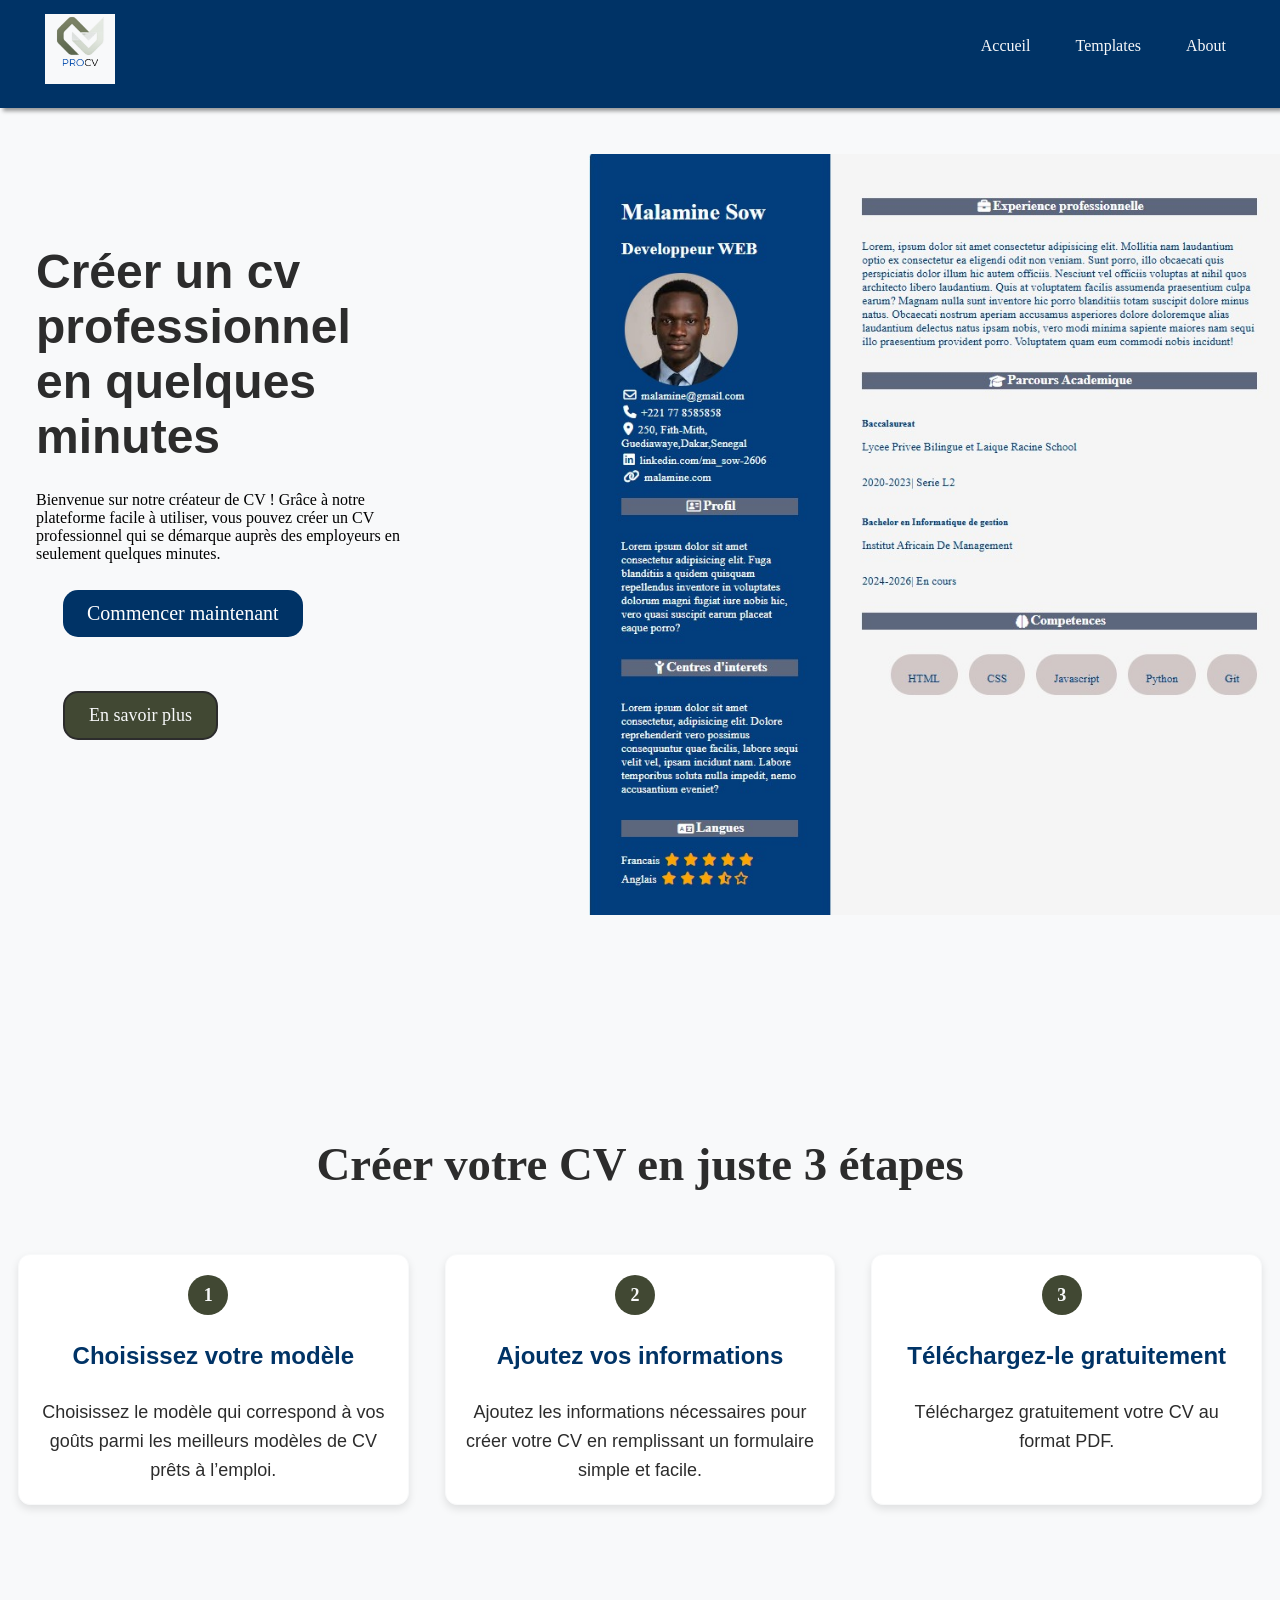
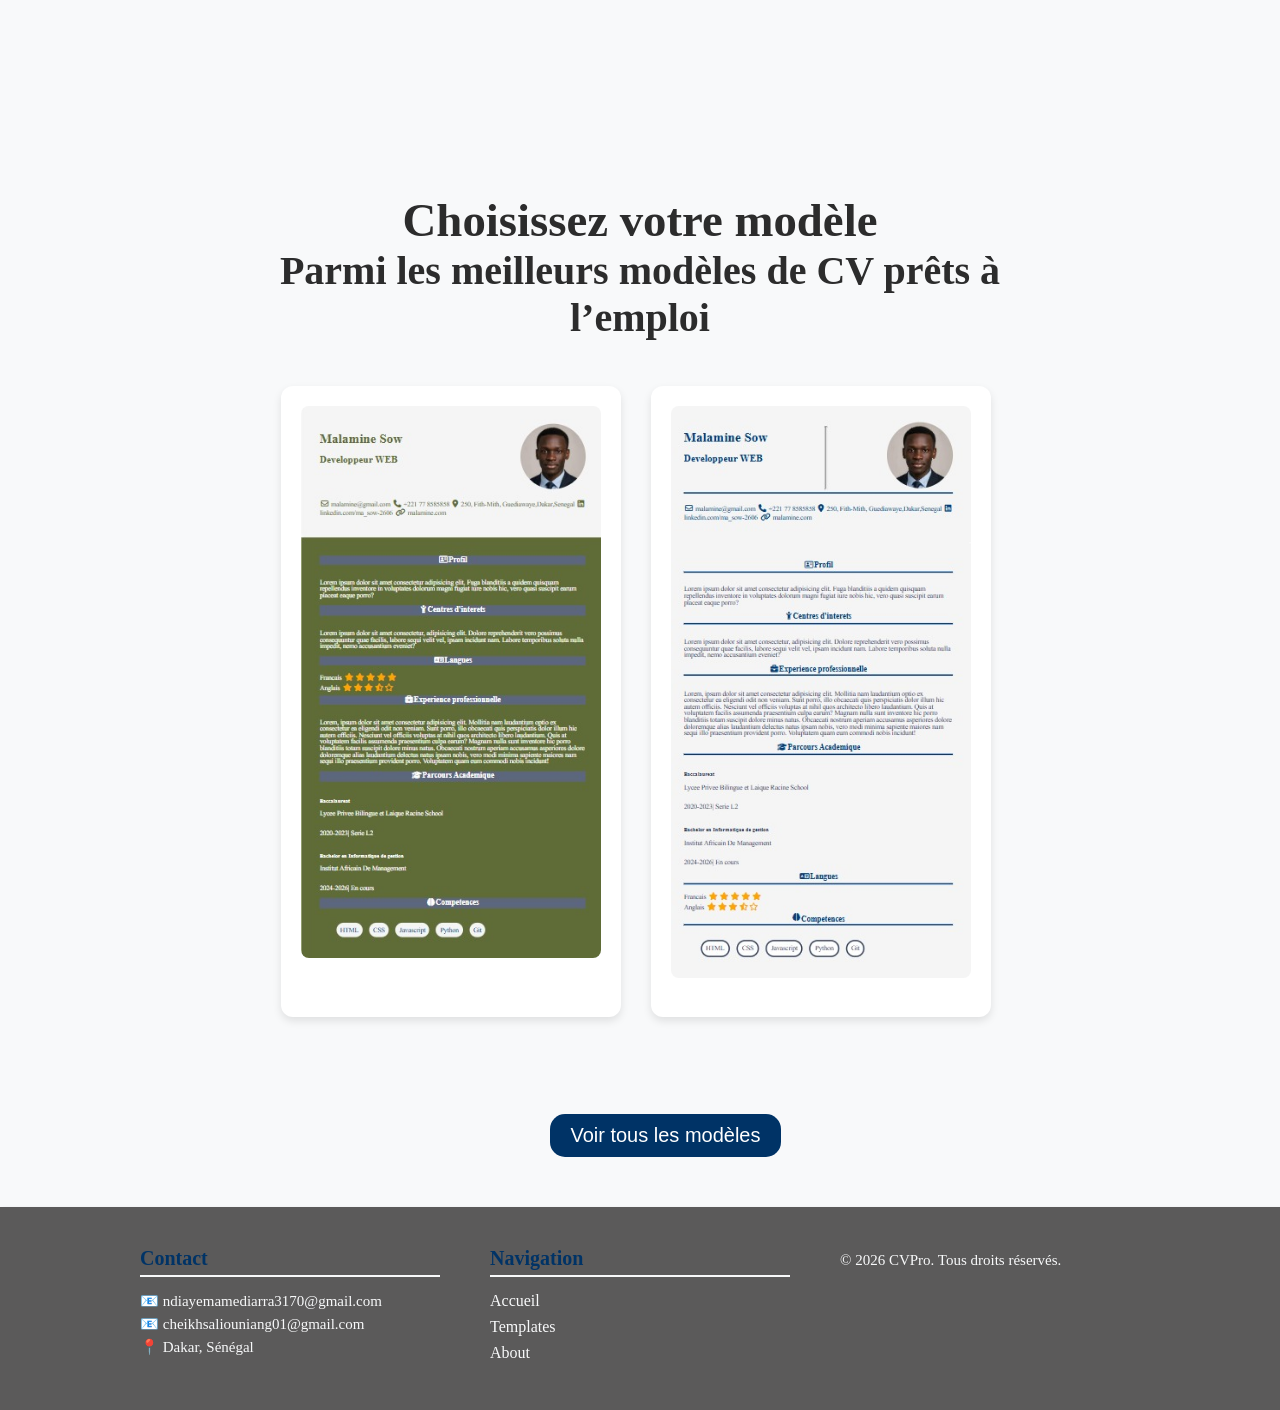
==== commit ad9f0184: "amelioration" ====
--- a/index.html
+++ b/index.html
@@ -5,6 +5,7 @@
     <meta charset="UTF-8">
     <meta name="viewport" content="width=device-width, initial-scale=1.0">
     <title>Accueil</title>
+    <link rel="icon" type="image/png" href="assets/images/PCV.png">
     <script src="https://code.jquery.com/jquery-3.6.0.min.js"></script>
     <link rel="stylesheet" href="assets/style/style2.css">
  </head>
@@ -28,15 +29,6 @@
 
         <li>
             <a href="assets/about.html" id="about">About</a>
-        </li>
-
-        <li>
-            <a href="assets/login.html">Log in</a>
-
-        </li>
-        <li>
-            <a href="assets/inscription.html" > S'inscrire </a>
-
         </li>
     </ul>
 
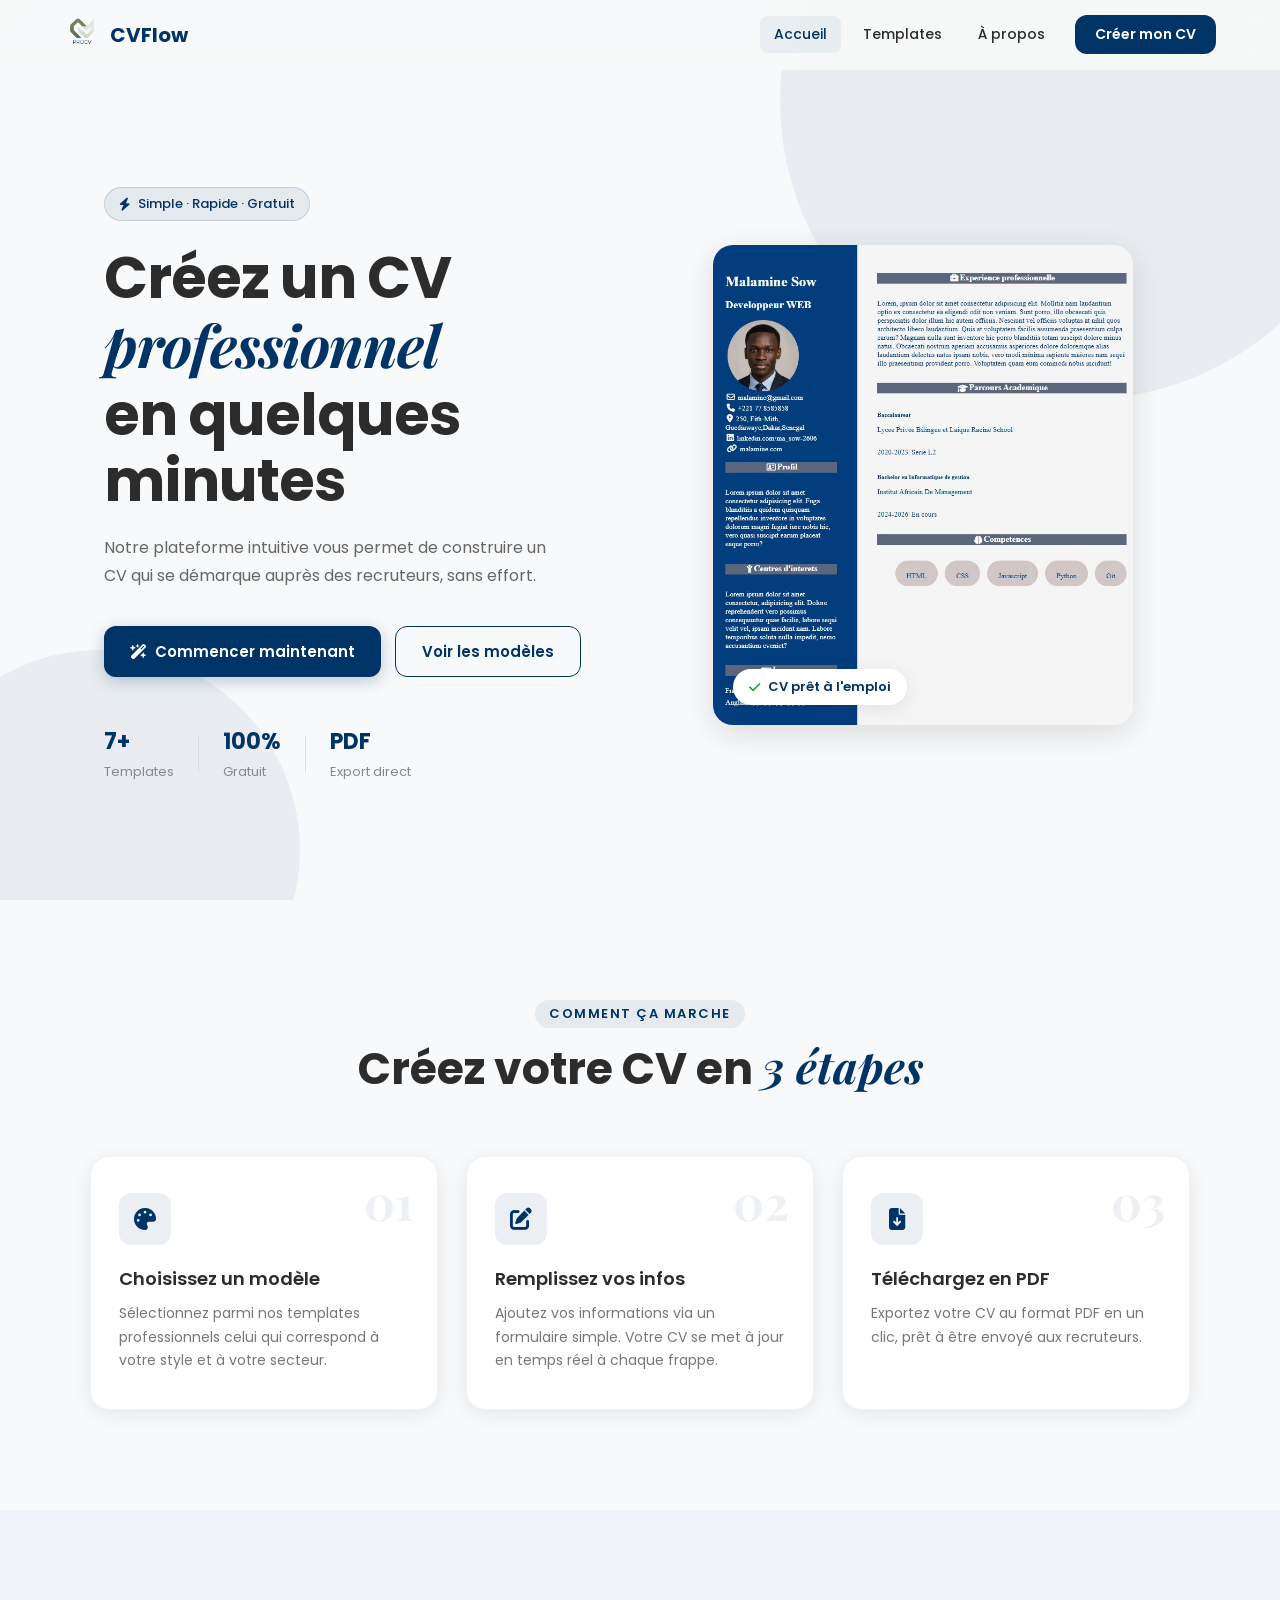
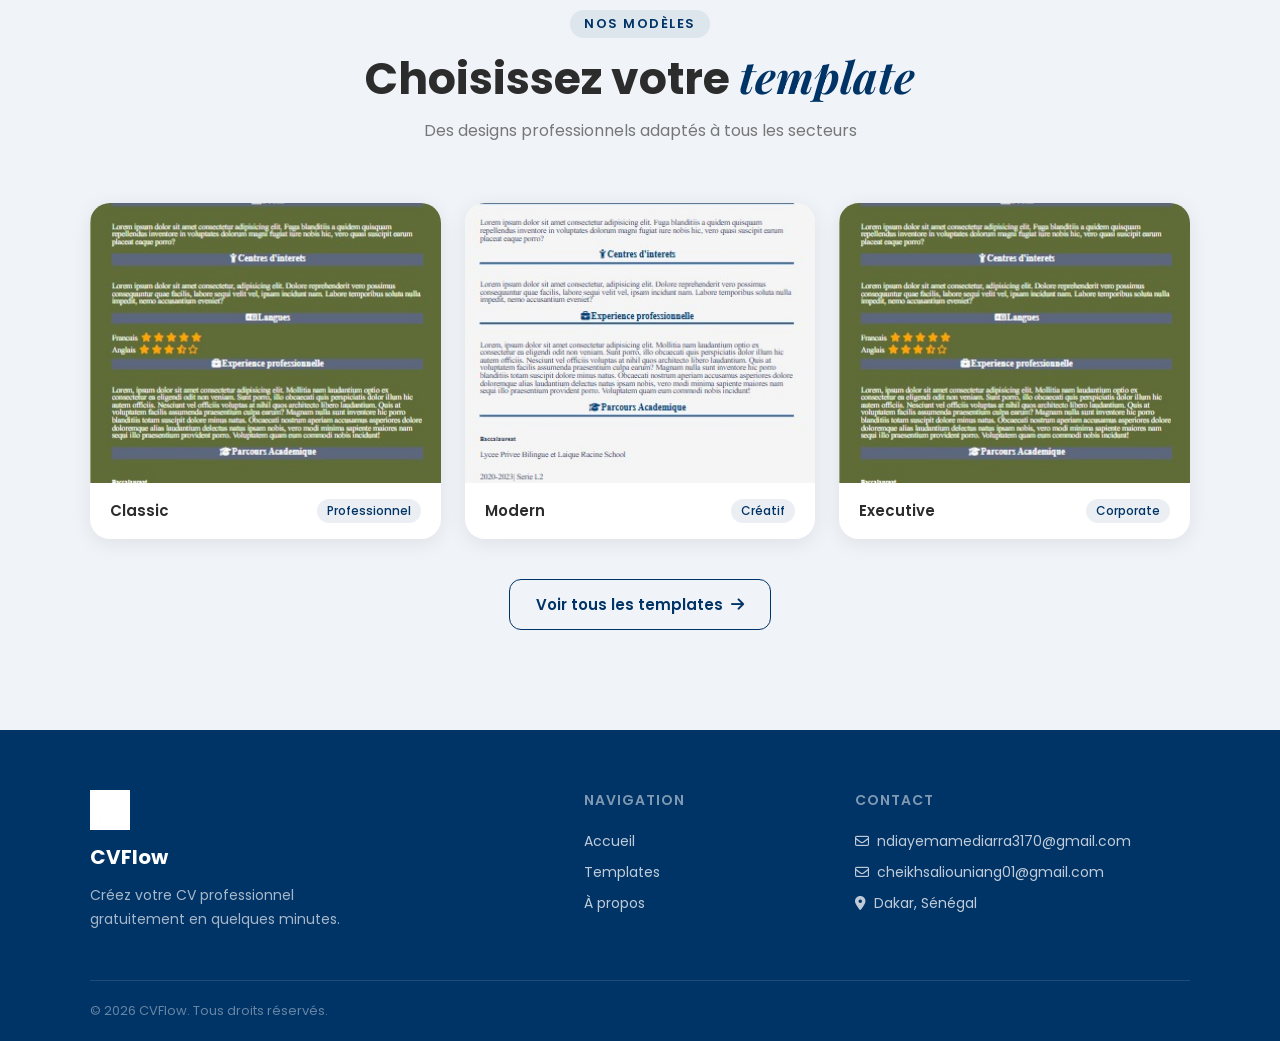
==== commit 4823d423: "Merge pull request #5 from Pain-9-csn/zal Front" ====
--- a/index.html
+++ b/index.html
@@ -1,119 +1,228 @@
-
- <!DOCTYPE html>
- <html lang="en">
- <head>
+<!DOCTYPE html>
+<html lang="fr">
+<head>
     <meta charset="UTF-8">
     <meta name="viewport" content="width=device-width, initial-scale=1.0">
-    <title>Accueil</title>
+    <title>CVFlow — Créez votre CV professionnel</title>
     <link rel="icon" type="image/png" href="assets/images/PCV.png">
-    <script src="https://code.jquery.com/jquery-3.6.0.min.js"></script>
+    <link rel="preconnect" href="https://fonts.googleapis.com">
+    <link href="https://fonts.googleapis.com/css2?family=Poppins:wght@300;400;500;600;700&family=Playfair+Display:ital,wght@0,700;1,400&display=swap" rel="stylesheet">
+    <link rel="stylesheet" href="https://cdnjs.cloudflare.com/ajax/libs/font-awesome/6.5.0/css/all.min.css">
     <link rel="stylesheet" href="assets/style/style2.css">
- </head>
+</head>
 <body>
-    <!--Section menu-->
-    <div class="container-menu" id="acceuil">
-    <div class="first-menu">
-    <!--Logo-->
-    <div class="logo">
-    <a href="index.html"><img src="assets/images/PCV.png" alt="logo"></a>
-    </div>
-    <!--Menu-->
-    <div class="menu-links">
-    <ul>
-        <li>
-            <a href="#" id="accueil">Accueil</a>
-        </li>
-        <li>
-            <a href="templates.html" id="templates">Templates</a>
-        </li>
-
-        <li>
-            <a href="assets/about.html" id="about">About</a>
-        </li>
-    </ul>
-
-    </div>
-    </div>
-    <div class="banner" id="accueil">
-        <div class="div1"> 
-        <h1>Créer un cv professionnel en quelques minutes </h1>
-         <p class="text">Bienvenue sur notre créateur de CV ! Grâce à notre plateforme facile à utiliser, vous pouvez créer un CV professionnel qui se démarque auprès des employeurs en seulement quelques minutes. </p>
-         <button class="btn1"> Commencer maintenant</button>
-         <button class="btn3">En savoir plus</button>
-        </div>
-     <div class="div2"> 
-        <img class="img" src="assets/images/photo1.jpeg" alt="">
-    </div>
-    </div>
-    </div>
-    <!--Section Informations -->
-    <div class="container-informations" >
-    <div class="titre-section"> 
-    <h3>Créer votre CV en juste 3 étapes</h3>
-    <span></span>
-    </div> 
-
-    <div class="information">
-    <div class="info1"> 
-     <div class="icon">1</div>
-    <h6>Choisissez votre modèle</h6><br>
-    <p>Choisissez le modèle qui correspond à vos goûts parmi les meilleurs modèles de CV prêts à l’emploi.</p>
-    </div>
-
-    <div class="info2"> 
-     <div class="icon">2</div>
-    <h6>Ajoutez vos informations</h6><br>
-    <p>Ajoutez les informations nécessaires pour créer votre CV en remplissant un formulaire simple et facile.</p>
-    </div>
-
-    <div class="info3">
-     <div class="icon">3</div> 
-    <h6>Téléchargez-le gratuitement</h6><br>
-    <p>Téléchargez gratuitement votre CV au format PDF.</p>
-    </div>
-    </div>
-    </div>
-    <!--Section Templates-->
-    <section class="templates" >
-    <div class="titre-section">
-    <h3>Choisissez votre modèle</h3>
-    <p>Parmi les meilleurs modèles de CV prêts à l’emploi</p>
-    </div>
+
+    <!-- NAV -->
+    <nav class="navbar" id="navbar">
+        <div class="nav-inner">
+            <a href="index.html" class="nav-logo">
+                <img src="assets/images/PCV.png" alt="logo">
+                <span>CVFlow</span>
+            </a>
+            <div class="nav-links">
+                <a href="#accueil" class="nav-link active">Accueil</a>
+                <a href="#templates" class="nav-link">Templates</a>
+                <a href="assets/about.html" class="nav-link">À propos</a>
+                <a href="assets/templates/template3.html" class="nav-cta">Créer mon CV</a>
+            </div>
+            <button class="burger" id="burger">
+                <span></span><span></span><span></span>
+            </button>
+        </div>
+    </nav>
+
+    <!-- HERO -->
+    <section class="hero" id="accueil">
+        <div class="hero-bg">
+            <div class="hero-shape hero-shape-1"></div>
+            <div class="hero-shape hero-shape-2"></div>
+        </div>
+        <div class="hero-inner">
+            <div class="hero-text">
+                <div class="hero-badge">
+                    <i class="fa-solid fa-bolt"></i>
+                    Simple · Rapide · Gratuit
+                </div>
+                <h1>Créez un CV<br><em>professionnel</em><br>en quelques minutes</h1>
+                <p>Notre plateforme intuitive vous permet de construire un CV qui se démarque auprès des recruteurs, sans effort.</p>
+                <div class="hero-actions">
+                    <a href="assets/templates/template3.html" class="btn-primary">
+                        <i class="fa-solid fa-wand-magic-sparkles"></i>
+                        Commencer maintenant
+                    </a>
+                    <a href="#templates" class="btn-outline">Voir les modèles</a>
+                </div>
+                <div class="hero-stats">
+                    <div class="stat">
+                        <strong>7+</strong>
+                        <span>Templates</span>
+                    </div>
+                    <div class="stat-divider"></div>
+                    <div class="stat">
+                        <strong>100%</strong>
+                        <span>Gratuit</span>
+                    </div>
+                    <div class="stat-divider"></div>
+                    <div class="stat">
+                        <strong>PDF</strong>
+                        <span>Export direct</span>
+                    </div>
+                </div>
+            </div>
+            <div class="hero-visual">
+                <div class="hero-card">
+                    <img src="assets/images/photo1.jpeg" alt="CV Preview" class="hero-img">
+                    <div class="hero-card-badge">
+                        <i class="fa-solid fa-check"></i>
+                        CV prêt à l'emploi
+                    </div>
+                </div>
+            </div>
+        </div>
+    </section>
+
+    <!-- ETAPES -->
+    <section class="steps" id="etapes">
+        <div class="section-header">
+            <p class="section-label">Comment ça marche</p>
+            <h2>Créez votre CV en <em>3 étapes</em></h2>
+        </div>
+        <div class="steps-grid">
+            <div class="step-card" style="--delay: 0s">
+                <div class="step-number">01</div>
+                <div class="step-icon">
+                    <i class="fa-solid fa-palette"></i>
+                </div>
+                <h3>Choisissez un modèle</h3>
+                <p>Sélectionnez parmi nos templates professionnels celui qui correspond à votre style et à votre secteur.</p>
+            </div>
+            <div class="step-card" style="--delay: 0.1s">
+                <div class="step-number">02</div>
+                <div class="step-icon">
+                    <i class="fa-solid fa-pen-to-square"></i>
+                </div>
+                <h3>Remplissez vos infos</h3>
+                <p>Ajoutez vos informations via un formulaire simple. Votre CV se met à jour en temps réel à chaque frappe.</p>
+            </div>
+            <div class="step-card" style="--delay: 0.2s">
+                <div class="step-number">03</div>
+                <div class="step-icon">
+                    <i class="fa-solid fa-file-arrow-down"></i>
+                </div>
+                <h3>Téléchargez en PDF</h3>
+                <p>Exportez votre CV au format PDF en un clic, prêt à être envoyé aux recruteurs.</p>
+            </div>
+        </div>
+    </section>
+
+    <!-- TEMPLATES -->
+    <section class="templates-section" id="templates">
+        <div class="section-header">
+            <p class="section-label">Nos modèles</p>
+            <h2>Choisissez votre <em>template</em></h2>
+            <p class="section-sub">Des designs professionnels adaptés à tous les secteurs</p>
+        </div>
         <div class="templates-grid">
-        <div class="template-card">
-        <img src="assets/images/photo6.jpeg" alt="Modèle CV 1">
-        </div>
-        <div class="template-card">
-        <img src="assets/images/photo4.jpeg" alt="Modèle CV 2">
-        </div>
-        </section>
-   <button class="btn-template" >Voir tous les modèles</button>
-
-<!--Section Footer -->
-   <footer class="footer">
-  <div class="footer-container">
-    <!-- Partie gauche  -->
-    <div class="footer-left">
-      <h3>Contact</h3>
-      <p>📧 ndiayemamediarra3170@gmail.com</p>
-      <p>📧 cheikhsaliouniang01@gmail.com</p>
-      <p>📍 Dakar, Sénégal</p>
-    </div>
-
-    <!-- Partie centrale -->
-    <div class="footer-center">
-      <h3>Navigation</h3>
-      <a href="#">Accueil</a>
-      <a href="assets/templates/templates.html">Templates</a>
-      <a href="assets/about.html">About</a>
-    </div>
-
-    <!-- Partie droite  -->
-    <div class="footer-right">
-      <p>© 2026 CVPro. Tous droits réservés.</p>
-    </div>
-  </div>
-</footer>
+            <div class="template-card">
+                <div class="template-img-wrap">
+                    <img src="assets/images/photo6.jpeg" alt="Template 1">
+                    <div class="template-overlay">
+                        <a href="assets/templates/template1.html" class="btn-use">Utiliser ce modèle</a>
+                    </div>
+                </div>
+                <div class="template-info">
+                    <span class="template-name">Classic</span>
+                    <span class="template-tag">Professionnel</span>
+                </div>
+            </div>
+            <div class="template-card">
+                <div class="template-img-wrap">
+                    <img src="assets/images/photo4.jpeg" alt="Template 2">
+                    <div class="template-overlay">
+                        <a href="assets/templates/template2.html" class="btn-use">Utiliser ce modèle</a>
+                    </div>
+                </div>
+                <div class="template-info">
+                    <span class="template-name">Modern</span>
+                    <span class="template-tag">Créatif</span>
+                </div>
+            </div>
+            <div class="template-card">
+                <div class="template-img-wrap">
+                    <img src="assets/images/photo6.jpeg" alt="Template 3">
+                    <div class="template-overlay">
+                        <a href="assets/templates/template3.html" class="btn-use">Utiliser ce modèle</a>
+                    </div>
+                </div>
+                <div class="template-info">
+                    <span class="template-name">Executive</span>
+                    <span class="template-tag">Corporate</span>
+                </div>
+            </div>
+        </div>
+        <div class="templates-cta">
+            <a href="templates.html" class="btn-outline">
+                Voir tous les templates
+                <i class="fa-solid fa-arrow-right"></i>
+            </a>
+        </div>
+    </section>
+
+    <!-- FOOTER -->
+    <footer class="footer">
+        <div class="footer-inner">
+            <div class="footer-brand">
+                <img src="assets/images/PCV.png" alt="logo" class="footer-logo">
+                <span class="footer-name">CVFlow</span>
+                <p>Créez votre CV professionnel gratuitement en quelques minutes.</p>
+            </div>
+            <div class="footer-col">
+                <h4>Navigation</h4>
+                <a href="#accueil">Accueil</a>
+                <a href="#templates">Templates</a>
+                <a href="assets/about.html">À propos</a>
+            </div>
+            <div class="footer-col">
+                <h4>Contact</h4>
+                <a href="mailto:ndiayemamediarra3170@gmail.com">
+                    <i class="fa-regular fa-envelope"></i>
+                    ndiayemamediarra3170@gmail.com
+                </a>
+                <a href="mailto:cheikhsaliouniang01@gmail.com">
+                    <i class="fa-regular fa-envelope"></i>
+                    cheikhsaliouniang01@gmail.com
+                </a>
+                <p><i class="fa-solid fa-location-dot"></i> Dakar, Sénégal</p>
+            </div>
+        </div>
+        <div class="footer-bottom">
+            <p>© 2026 CVFlow. Tous droits réservés.</p>
+        </div>
+    </footer>
+
+    <script src="assets/script/script2.js"></script>
+    <script>
+        const burger = document.getElementById('burger');
+        const navLinks = document.querySelector('.nav-links');
+        burger.addEventListener('click', () => {
+            navLinks.classList.toggle('open');
+            burger.classList.toggle('active');
+        });
+
+        window.addEventListener('scroll', () => {
+            const navbar = document.getElementById('navbar');
+            navbar.classList.toggle('scrolled', window.scrollY > 50);
+        });
+
+        document.querySelectorAll('a[href^="#"]').forEach(a => {
+            a.addEventListener('click', e => {
+                const target = document.querySelector(a.getAttribute('href'));
+                if (target) {
+                    e.preventDefault();
+                    target.scrollIntoView({ behavior: 'smooth' });
+                }
+            });
+        });
+    </script>
 </body>
-<script src="assets/script/script2.js"></script>
 </html>
--- a/assets/style/style2.css
+++ b/assets/style/style2.css
@@ -1,334 +1,734 @@
-:root{
-    /** **/
-    --main-color: #F8F9FA;
-    --second-color:#003366;
-    --third-color:#2C2C2C;
-    --fourth-color:#A7C7E7;
-    --fith-color:  #414833 ;
-    --sixth-color:#84a98c;
-}
-
-body{
+:root {
+  --main-color: #F8F9FA;
+  --second-color: #003366;
+  --third-color: #2C2C2C;
+  --fourth-color: #A7C7E7;
+  --fith-color: #414833;
+  --sixth-color: #84a98c;
+  --accent: #003366;
+  --radius: 12px;
+  --radius-lg: 20px;
+  --shadow: 0 4px 20px rgba(0, 0, 0, 0.08);
+  --shadow-md: 0 8px 32px rgba(0, 0, 0, 0.12);
+  --transition: all 0.3s ease;
+}
+
+* {
+  margin: 0;
+  padding: 0;
+  box-sizing: border-box;
+  list-style: none;
+  text-decoration: none;
+  font-family: 'Poppins', sans-serif;
+}
+
+html {
+  scroll-behavior: smooth;
+}
+
+body {
   background-color: var(--main-color);
-}
-
-/* **** BASE CONTENT **** */
-*
-{
-    margin: 0;
-    padding: 0;
-    list-style: none;
-    font-family: verdana;
-    text-decoration: none !important;
-}
-
-.first-menu {
-   background-color: var(--second-color);
-   height: 12vh;
-   width: 100%;
-   display: flex;
-   justify-content: end;
-   position: fixed;
-   top: 0;             
-   box-shadow: rgba(0,0,0,0.4) 3px 3px 4px;
-   z-index: 10000;
-}
-
-
-.first-menu .logo img {
-    max-width: 100px;
-    max-height: 70px;
-    position: absolute;
-    left: 5vh;
-    top: 1.5vh;
-}
-
-.menu-links ul {
-    display: flex;
-    position: absolute;
-    right: 6vh;
-    top: 4.1vh;
-}
-
-.menu-links ul a {
-    margin-left: 5vh;
-    color: var(--main-color);
-    text-decoration: none;
-}
-.menu-links .btn1 {
-    color: #F8F9FA;
-}
-.active, .menu-links li a:hover {
-    color:var(--sixth-color) !important;
-}
-
-.btn1 {
-    margin: 3vh;
-    padding: 12px 24px;       
-    border-radius: 15px;      
-    background-color: var(--second-color); 
-    color: white;            
-    border: none;             
-    cursor: pointer;          
-    font-size: 20px;         
-}
-.btn1:hover {
-    background-color: white; 
-    color:var(--second-color);
-}
- .btn3 {
-    margin: 3vh;
-    padding: 12px 24px;       
-    border-radius: 15px;      
-    background-color: var(--fith-color); 
-    color: var(--main-color);            
-    border:2px solid var(--third-color) ;        
-    cursor: pointer;          
-    font-size: 18px;     
-}
-.btn3:hover {
-    background-color: var(--main-color); 
-    color:var(--fith-color);
-}
-
-/** Banniere**/  /** A REVOIR**/
-.banner {
-    display: flex;
-    height: 100vh; 
-   background: #F8F9FA;
-   margin-top: 5%;
-}
-
-.div1 {
-    flex: 3; 
-    background: #F8F9FA;
-     margin-top: 20vh;
-     margin-left: 4vh;
-}
-
-
-.div2 {
-    flex: 4; 
-    background: var(--main-color);
-    margin-top: 6vh;
-}
-.img{
-  height: 90%;
-  margin-left: 20vh;
-  margin-top: 4vh;
-}
-       
-
-.menu-links .btn3{
-   margin: 2vh;
-    padding: 12px 24px;       
-    border-radius: 25px;     
-    background-color: var(--main-color); 
-    color: var(--second-color);            
-    border:2px solid var(--second-color) ;        
-    cursor: pointer;          
-    font-size: 16px;  
-    box-shadow: 0 4px 8px rgba(0,0,0,0.15);  
-}
-.text{
-    margin-top: 3vh;
-}
-h1{
-  font-family: 'Poppins', sans-serif;
-  color:var(--third-color);
-  font-size: 48px;   
-  font-weight: bold;
-
-}
-
-/** Informations**/
-.container-informations {
-  margin-top: 10%;
-  background-color: var(--main-color);   
-  padding: 5vh 0;            
-}
-
-.information {
-  display: flex;
+  color: var(--third-color);
+  overflow-x: hidden;
+}
+
+em {
+  font-family: 'Playfair Display', serif;
+  font-style: italic;
+  color: var(--second-color);
+}
+
+/* ── NAVBAR ── */
+.navbar {
+  position: fixed;
+  top: 0;
+  left: 0;
+  right: 0;
+  z-index: 1000;
+  background: rgba(248, 249, 250, 0.85);
+  backdrop-filter: blur(12px);
+  border-bottom: 1px solid transparent;
+  transition: var(--transition);
+  padding: 0 5vw;
+  height: 70px;
+}
+
+.navbar.scrolled {
+  background: rgba(248, 249, 250, 0.98);
+  border-bottom: 1px solid rgba(0, 51, 102, 0.12);
+  box-shadow: 0 2px 20px rgba(0, 51, 102, 0.08);
+}
+
+.nav-inner {
+  max-width: 1200px;
+  margin: 0 auto;
+  height: 100%;
+  display: flex;
+  align-items: center;
+  justify-content: space-between;
+}
+
+.nav-logo {
+  display: flex;
+  align-items: center;
+  gap: 10px;
+  font-size: 20px;
+  font-weight: 700;
+  color: var(--second-color);
+}
+
+.nav-logo img {
+  width: 36px;
+  height: 36px;
+  object-fit: contain;
+}
+
+.nav-links {
+  display: flex;
+  align-items: center;
+  gap: 8px;
+}
+
+.nav-link {
+  padding: 8px 14px;
+  border-radius: 8px;
+  font-size: 14px;
+  font-weight: 500;
+  color: var(--third-color);
+  transition: var(--transition);
+}
+
+.nav-link:hover,
+.nav-link.active {
+  color: var(--second-color);
+  background: rgba(0, 51, 102, 0.06);
+}
+
+.nav-cta {
+  padding: 9px 20px;
+  background: var(--second-color);
+  color: #fff;
+  border-radius: var(--radius);
+  font-size: 14px;
+  font-weight: 600;
+  transition: var(--transition);
+  margin-left: 8px;
+}
+
+.nav-cta:hover {
+  background: var(--third-color);
+  transform: translateY(-1px);
+}
+
+.burger {
+  display: none;
+  flex-direction: column;
+  gap: 5px;
+  background: none;
+  border: none;
+  cursor: pointer;
+  padding: 4px;
+}
+
+.burger span {
+  display: block;
+  width: 24px;
+  height: 2px;
+  background: var(--third-color);
+  border-radius: 2px;
+  transition: var(--transition);
+}
+
+.burger.active span:nth-child(1) {
+  transform: translateY(7px) rotate(45deg);
+}
+
+.burger.active span:nth-child(2) {
+  opacity: 0;
+}
+
+.burger.active span:nth-child(3) {
+  transform: translateY(-7px) rotate(-45deg);
+}
+
+/* ── HERO ── */
+.hero {
+  min-height: 100vh;
+  padding-top: 70px;
+  position: relative;
+  overflow: hidden;
+  display: flex;
+  align-items: center;
+}
+
+.hero-bg {
+  position: absolute;
+  inset: 0;
+  pointer-events: none;
+}
+
+.hero-shape {
+  position: absolute;
+  border-radius: 50%;
+  opacity: 0.06;
+  background: var(--second-color);
+}
+
+.hero-shape-1 {
+  width: 600px;
+  height: 600px;
+  top: -200px;
+  right: -100px;
+}
+
+.hero-shape-2 {
+  width: 400px;
+  height: 400px;
+  bottom: -150px;
+  left: -100px;
+}
+
+.hero-inner {
+  max-width: 1200px;
+  margin: 0 auto;
+  padding: 60px 5vw;
+  display: grid;
+  grid-template-columns: 1fr 1fr;
+  gap: 60px;
+  align-items: center;
+  width: 100%;
+}
+
+.hero-badge {
+  display: inline-flex;
+  align-items: center;
+  gap: 8px;
+  padding: 6px 14px;
+  background: rgba(0, 51, 102, 0.08);
+  border: 1px solid rgba(0, 51, 102, 0.15);
+  border-radius: 30px;
+  font-size: 13px;
+  font-weight: 500;
+  color: var(--second-color);
+  margin-bottom: 24px;
+}
+
+.hero-text h1 {
+  font-size: clamp(36px, 4.5vw, 58px);
+  font-weight: 700;
+  line-height: 1.15;
+  letter-spacing: -1px;
+  margin-bottom: 20px;
+  color: var(--third-color);
+}
+
+.hero-text p {
+  font-size: 16px;
+  color: #666;
+  line-height: 1.75;
+  max-width: 460px;
+  margin-bottom: 36px;
+}
+
+.hero-actions {
+  display: flex;
+  gap: 14px;
   flex-wrap: wrap;
-  justify-content: space-around; 
-  background-color: transparent; 
-}
-.icon {
+  margin-bottom: 48px;
+}
+
+.btn-primary {
   display: inline-flex;
+  align-items: center;
+  gap: 8px;
+  padding: 13px 26px;
+  background: var(--second-color);
+  color: #fff;
+  border-radius: var(--radius);
+  font-size: 15px;
+  font-weight: 600;
+  transition: var(--transition);
+  box-shadow: 0 4px 16px rgba(0, 51, 102, 0.25);
+}
+
+.btn-primary:hover {
+  background: #002855;
+  transform: translateY(-2px);
+  box-shadow: 0 8px 24px rgba(0, 51, 102, 0.3);
+}
+
+.btn-outline {
+  display: inline-flex;
+  align-items: center;
+  gap: 8px;
+  padding: 13px 26px;
+  border: 1.5px solid var(--second-color);
+  color: var(--second-color);
+  border-radius: var(--radius);
+  font-size: 15px;
+  font-weight: 600;
+  transition: var(--transition);
+}
+
+.btn-outline:hover {
+  background: var(--second-color);
+  color: #fff;
+  transform: translateY(-2px);
+}
+
+.hero-stats {
+  display: flex;
+  align-items: center;
+  gap: 24px;
+}
+
+.stat strong {
+  display: block;
+  font-size: 22px;
+  font-weight: 700;
+  color: var(--second-color);
+}
+
+.stat span {
+  font-size: 13px;
+  color: #888;
+}
+
+.stat-divider {
+  width: 1px;
+  height: 36px;
+  background: #ddd;
+}
+
+.hero-visual {
+  display: flex;
   justify-content: center;
-  align-items: center;
-  margin-bottom: 3vh;
+}
+
+.hero-card {
+  position: relative;
+  border-radius: var(--radius-lg);
+  overflow: hidden;
+  box-shadow: var(--shadow-md);
+  max-width: 420px;
+  width: 100%;
+}
+
+.hero-img {
+  width: 100%;
+  height: 480px;
+  object-fit: cover;
+  display: block;
+}
+
+.hero-card-badge {
+  position: absolute;
+  bottom: 20px;
+  left: 20px;
+  background: #fff;
+  color: var(--second-color);
+  padding: 8px 16px;
+  border-radius: 30px;
+  font-size: 13px;
+  font-weight: 600;
+  display: flex;
+  align-items: center;
+  gap: 8px;
+  box-shadow: var(--shadow);
+}
+
+.hero-card-badge i {
+  color: #16a34a;
+}
+
+/* ── SECTION HEADER ── */
+.section-header {
+  text-align: center;
+  margin-bottom: 60px;
+}
+
+.section-label {
+  display: inline-block;
+  font-size: 13px;
+  font-weight: 600;
+  color: var(--second-color);
+  text-transform: uppercase;
+  letter-spacing: 1.5px;
+  margin-bottom: 12px;
+  background: rgba(0, 51, 102, 0.08);
+  padding: 4px 14px;
+  border-radius: 20px;
+}
+
+.section-header h2 {
+  font-size: clamp(28px, 3.5vw, 44px);
+  font-weight: 700;
+  line-height: 1.2;
+  color: var(--third-color);
+  margin-bottom: 12px;
+}
+
+.section-sub {
+  font-size: 16px;
+  color: #777;
+  max-width: 500px;
+  margin: 0 auto;
+}
+
+/* ── STEPS ── */
+.steps {
+  padding: 100px 5vw;
+  background: var(--main-color);
+}
+
+.steps-grid {
+  max-width: 1100px;
+  margin: 0 auto;
+  display: grid;
+  grid-template-columns: repeat(3, 1fr);
+  gap: 28px;
+}
+
+.step-card {
+  background: #fff;
+  border-radius: var(--radius-lg);
+  padding: 36px 28px;
+  box-shadow: var(--shadow);
+  position: relative;
+  transition: var(--transition);
+  animation: fadeUp 0.6s ease both;
+  animation-delay: var(--delay);
+  border: 1px solid rgba(0, 51, 102, 0.06);
+}
+
+.step-card:hover {
+  transform: translateY(-6px);
+  box-shadow: var(--shadow-md);
+}
+
+.step-number {
+  font-size: 48px;
+  font-weight: 700;
+  color: rgba(0, 51, 102, 0.07);
+  line-height: 1;
+  position: absolute;
+  top: 20px;
+  right: 24px;
+  font-family: 'Playfair Display', serif;
+}
+
+.step-icon {
+  width: 52px;
+  height: 52px;
+  background: rgba(0, 51, 102, 0.08);
+  border-radius: var(--radius);
+  display: flex;
+  align-items: center;
+  justify-content: center;
+  margin-bottom: 20px;
+  font-size: 22px;
+  color: var(--second-color);
+}
+
+.step-card h3 {
+  font-size: 18px;
+  font-weight: 600;
+  color: var(--third-color);
+  margin-bottom: 10px;
+}
+
+.step-card p {
+  font-size: 14px;
+  color: #777;
+  line-height: 1.7;
+}
+
+/* ── TEMPLATES ── */
+.templates-section {
+  padding: 100px 5vw;
+  background: #f0f4f8;
+}
+
+.templates-grid {
+  max-width: 1100px;
+  margin: 0 auto;
+  display: grid;
+  grid-template-columns: repeat(3, 1fr);
+  gap: 24px;
+  margin-bottom: 40px;
+}
+
+.template-card {
+  background: #fff;
+  border-radius: var(--radius-lg);
+  overflow: hidden;
+  box-shadow: var(--shadow);
+  transition: var(--transition);
+}
+
+.template-card:hover {
+  transform: translateY(-6px);
+  box-shadow: var(--shadow-md);
+}
+
+.template-img-wrap {
+  position: relative;
+  overflow: hidden;
+  height: 280px;
+}
+
+.template-img-wrap img {
+  width: 100%;
+  height: 100%;
+  object-fit: cover;
+  transition: transform 0.4s ease;
+}
+
+.template-card:hover .template-img-wrap img {
+  transform: scale(1.04);
+}
+
+.template-overlay {
+  position: absolute;
+  inset: 0;
+  background: rgba(0, 51, 102, 0.75);
+  display: flex;
+  align-items: center;
+  justify-content: center;
+  opacity: 0;
+  transition: var(--transition);
+}
+
+.template-card:hover .template-overlay {
+  opacity: 1;
+}
+
+.btn-use {
+  padding: 11px 24px;
+  background: #fff;
+  color: var(--second-color);
+  border-radius: var(--radius);
+  font-size: 14px;
+  font-weight: 600;
+  transition: var(--transition);
+}
+
+.btn-use:hover {
+  background: var(--second-color);
+  color: #fff;
+}
+
+.template-info {
+  padding: 16px 20px;
+  display: flex;
+  align-items: center;
+  justify-content: space-between;
+}
+
+.template-name {
+  font-size: 15px;
+  font-weight: 600;
+  color: var(--third-color);
+}
+
+.template-tag {
+  font-size: 12px;
+  font-weight: 500;
+  color: var(--second-color);
+  background: rgba(0, 51, 102, 0.08);
+  padding: 3px 10px;
+  border-radius: 20px;
+}
+
+.templates-cta {
+  text-align: center;
+}
+
+/* ── FOOTER ── */
+.footer {
+  background: var(--second-color);
+  color: #fff;
+  padding: 60px 5vw 0;
+}
+
+.footer-inner {
+  max-width: 1100px;
+  margin: 0 auto;
+  display: grid;
+  grid-template-columns: 2fr 1fr 1.5fr;
+  gap: 48px;
+  padding-bottom: 48px;
+  border-bottom: 1px solid rgba(255, 255, 255, 0.12);
+}
+
+.footer-brand {
+  display: flex;
+  flex-direction: column;
+  gap: 12px;
+}
+
+.footer-logo {
   width: 40px;
   height: 40px;
-  border-radius: 50%;
-  background-color: var(--fith-color);
-  color:var(--main-color);
-  font-weight: bold;
-  margin-right: 10px;
-  font-size: 18px;
-}
-
-
-.info1, .info2, .info3 {
-  flex: 1;
-  min-width: 280px;
-  margin: 2vh;
-  background-color: #ffffff;    
-  border: 1px solid var(--main-color);    
-  border-radius: 12px;          
-  box-shadow: 0 4px 8px rgba(0,0,0,0.1); 
-  padding: 20px;
-  text-align: center;
-  color: var(--third-color);
-}
-
-.info1 h6, .info2 h6, .info3 h6 {
-  font-family: 'Poppins', sans-serif;
-  font-size: 24px;
-  font-weight: bold;
-  color: var(--second-color);               
+  object-fit: contain;
+  filter: brightness(10);
+}
+
+.footer-name {
+  font-size: 20px;
+  font-weight: 700;
+}
+
+.footer-brand p {
+  font-size: 14px;
+  color: rgba(255, 255, 255, 0.65);
+  line-height: 1.7;
+  max-width: 280px;
+}
+
+.footer-col h4 {
+  font-size: 14px;
+  font-weight: 600;
+  text-transform: uppercase;
+  letter-spacing: 1px;
+  color: rgba(255, 255, 255, 0.5);
+  margin-bottom: 20px;
+}
+
+.footer-col a,
+.footer-col p {
+  display: flex;
+  align-items: center;
+  gap: 8px;
+  font-size: 14px;
+  color: rgba(255, 255, 255, 0.75);
   margin-bottom: 10px;
-}
-
-.info1 p, .info2 p, .info3 p {
-  font-family: 'Poppins', sans-serif;
-  font-weight: normal;
-  font-size: 18px;                    
-  font-weight: 400;                   
-  color: var(--third-color);                     
-  line-height: 1.6;                   
-  margin: 0;   
-}
-
-.container-informations .titre-section {
-  margin-bottom: 5vh;
-  text-align: center;           
-}
-
-.titre-section {
-  font-family: 'Poppins', sans-serif;
-  color: var(--third-color);
-  font-size: 40px;
-  font-weight: bold;
-}
-
-/** Template**/
-
-.templates {
-  background-color: var(--main-color); 
-  padding: 25vh ;
-  margin-bottom: -10%;
-}
-
-
-.titre-section {
-  text-align: center;
-  font-family: 'Poppins', sans-serif;
-  color: var(--third-color);
-  margin-bottom: 5vh;
-}
-
-.templates-grid {
-  display: grid;
-  grid-template-columns: repeat(auto-fit, minmax(300px, 1fr)); 
-  gap: 30px;
-  padding: 0 5vw;
-  margin-left: -1%;
-}
-
-
-.template-card {
-  background: #fff;
-  border-radius: 12px;
-  box-shadow: 0 4px 8px rgba(0,0,0,0.1);
-  text-align: center;
-  padding: 20px;
-
-}
-
-.template-card:hover {
-  transform: translateY(-5px);
-  box-shadow: 0 6px 12px rgba(0,0,0,0.15);
-}
-
-.template-card img {
-  max-width: 100%;
-  border-radius: 8px;
-  margin-bottom: 15px;
-  height: auto; 
-  object-fit: cover;
-}
-
-.btn-template {
-  padding: 10px 20px;
-  border-radius: 15px;
-  background-color: var(--second-color);
+  transition: var(--transition);
+}
+
+.footer-col a:hover {
   color: #fff;
-  border: none;
-  cursor: pointer;
-  font-family: 'Poppins', sans-serif;
-  font-size: 20px;
-  margin-left: 43%;
-}
-
-.btn-template:hover {
-  background-color: var(--main-color);
-  color: var(--second-color);
-}
-
-.img1{
-  height: 200%;
-}
-/*** Footer **/
-.footer {
-  background:rgba(88, 87, 87, 0.976);
-  
-  color: var(--second-color);
-  padding: 40px 20px;
-  margin-top: 50px;
-  box-shadow: rgba(0,0,0,0.4) 3px 3px 4px;
-}
-
-.footer-container {
-  display: grid;
-  align-items: start;
-  grid-template-columns: repeat(3, 1fr);
-  gap: 50px;
-  max-width: 1000px;
+}
+
+.footer-bottom {
+  max-width: 1100px;
   margin: 0 auto;
-}
-
-.footer h3 {
-  margin-bottom: 15px;
-  font-size: 20px;
-  border-bottom: 2px solid var(--main-color);
-  padding-bottom: 5px;
-}
-
-.footer a {
-  display: block;
-  color:var(--main-color);
-  text-decoration: none;
-  margin-bottom: 8px;
-}
-
-.footer a:hover {
-  color:var(--sixth-color); 
-}
-
-.footer p {
-  margin: 5px 0;
-  color: var(--main-color);
-  font-size: 15px;
-}
-.container {
-  display: flex;
-  flex-direction: row;
+  padding: 20px 0;
+  font-size: 13px;
+  color: rgba(255, 255, 255, 0.4);
+}
+
+/* ── ANIMATIONS ── */
+@keyframes fadeUp {
+  from {
+    opacity: 0;
+    transform: translateY(24px);
+  }
+
+  to {
+    opacity: 1;
+    transform: translateY(0);
+  }
+}
+
+.hero-text {
+  animation: fadeUp 0.7s ease both;
+}
+
+.hero-visual {
+  animation: fadeUp 0.7s ease 0.15s both;
+}
+
+/* ── RESPONSIVE ── */
+@media (max-width: 1024px) {
+
+  .steps-grid,
+  .templates-grid {
+    grid-template-columns: repeat(2, 1fr);
+  }
 }
 
 @media (max-width: 768px) {
-  .container {
+  .burger {
+    display: flex;
+  }
+
+  .nav-links {
+    display: none;
+    position: absolute;
+    top: 70px;
+    left: 0;
+    right: 0;
+    background: #fff;
     flex-direction: column;
+    padding: 20px;
+    gap: 4px;
+    box-shadow: var(--shadow-md);
+    border-bottom: 1px solid #eee;
+  }
+
+  .nav-links.open {
+    display: flex;
+  }
+
+  .nav-link,
+  .nav-cta {
+    width: 100%;
+    text-align: center;
+    margin-left: 0;
+  }
+
+  .hero-inner {
+    grid-template-columns: 1fr;
+    text-align: center;
+    gap: 40px;
+    padding: 40px 5vw 60px;
+  }
+
+  .hero-text p {
+    margin: 0 auto 36px;
+  }
+
+  .hero-actions {
+    justify-content: center;
+  }
+
+  .hero-stats {
+    justify-content: center;
+  }
+
+  .hero-visual {
+    display: none;
+  }
+
+  .steps-grid,
+  .templates-grid {
+    grid-template-columns: 1fr;
+  }
+
+  .footer-inner {
+    grid-template-columns: 1fr;
+    gap: 32px;
+  }
+}
+
+@media (max-width: 480px) {
+  .hero-actions {
+    flex-direction: column;
+  }
+
+  .btn-primary,
+  .btn-outline {
+    width: 100%;
+    justify-content: center;
+  }
+
+  .hero-stats {
+    flex-wrap: wrap;
+    gap: 16px;
+  }
+
+  .stat-divider {
+    display: none;
   }
 }
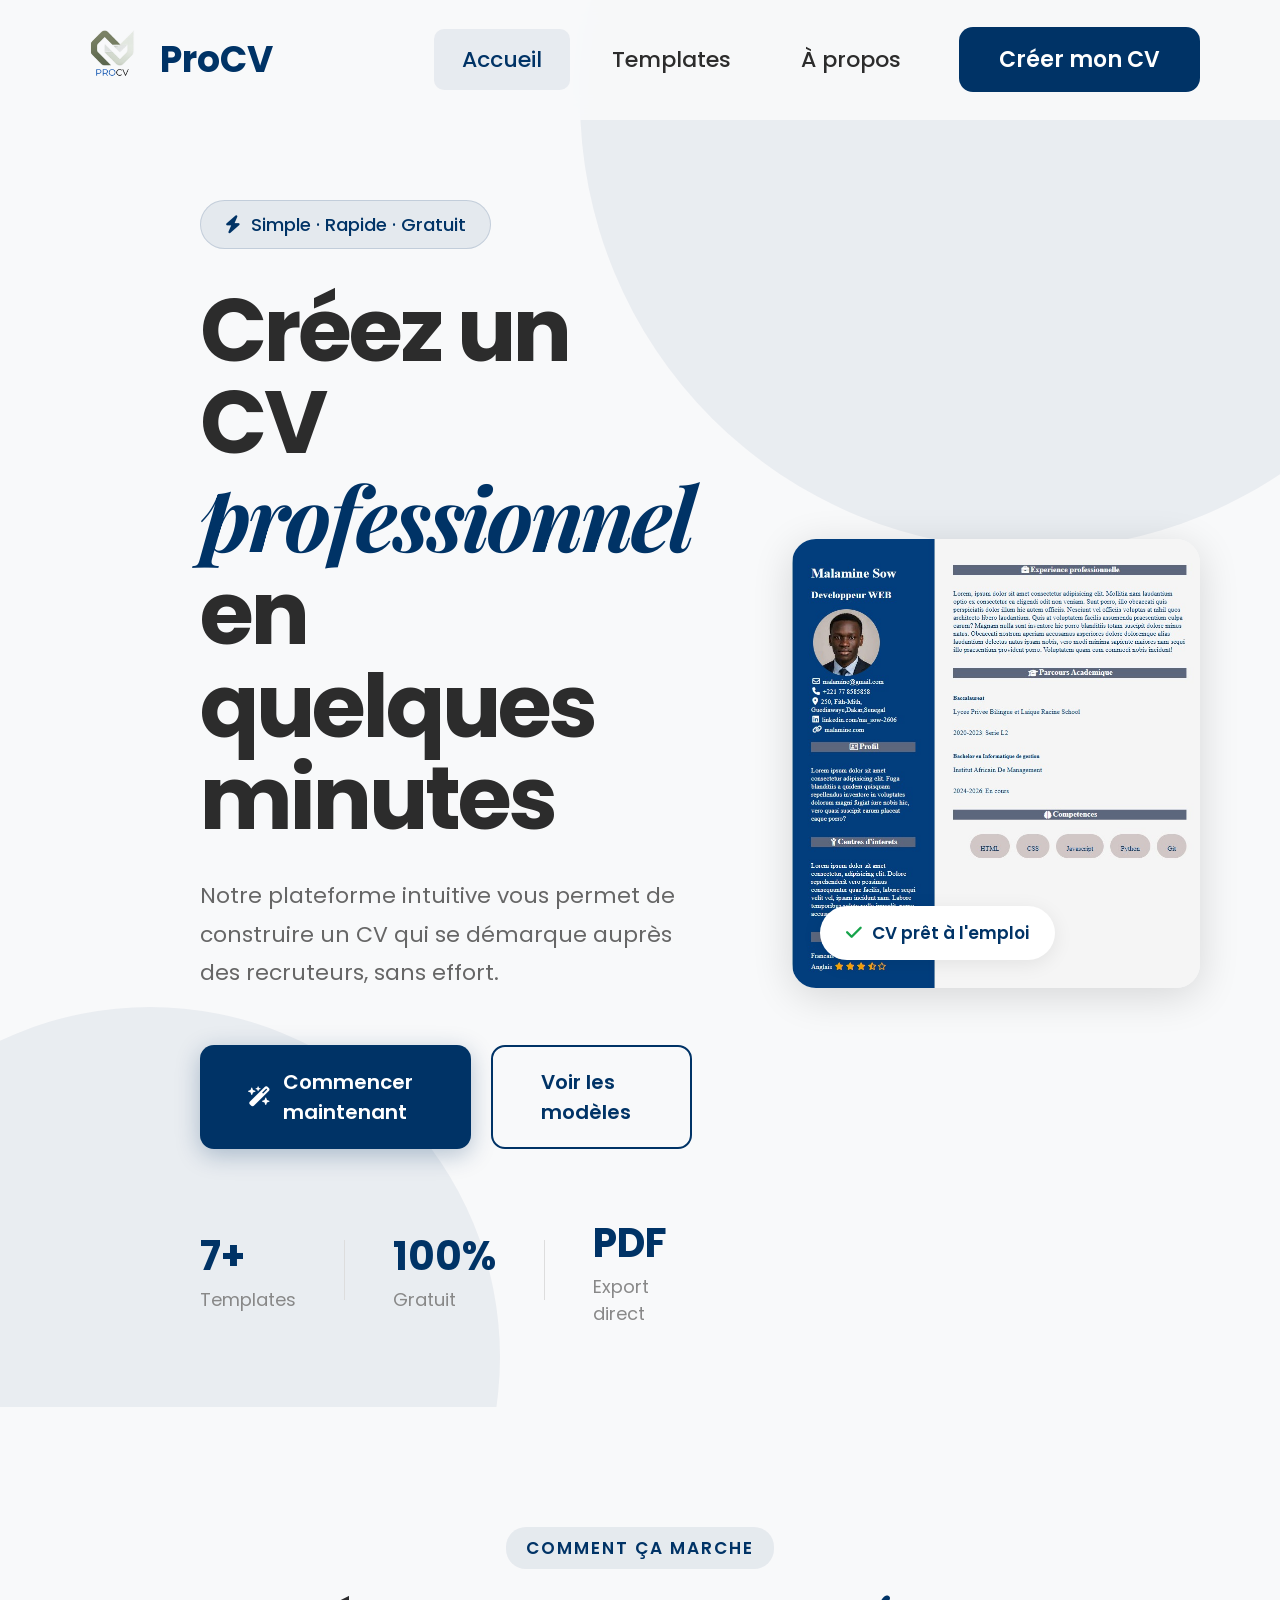
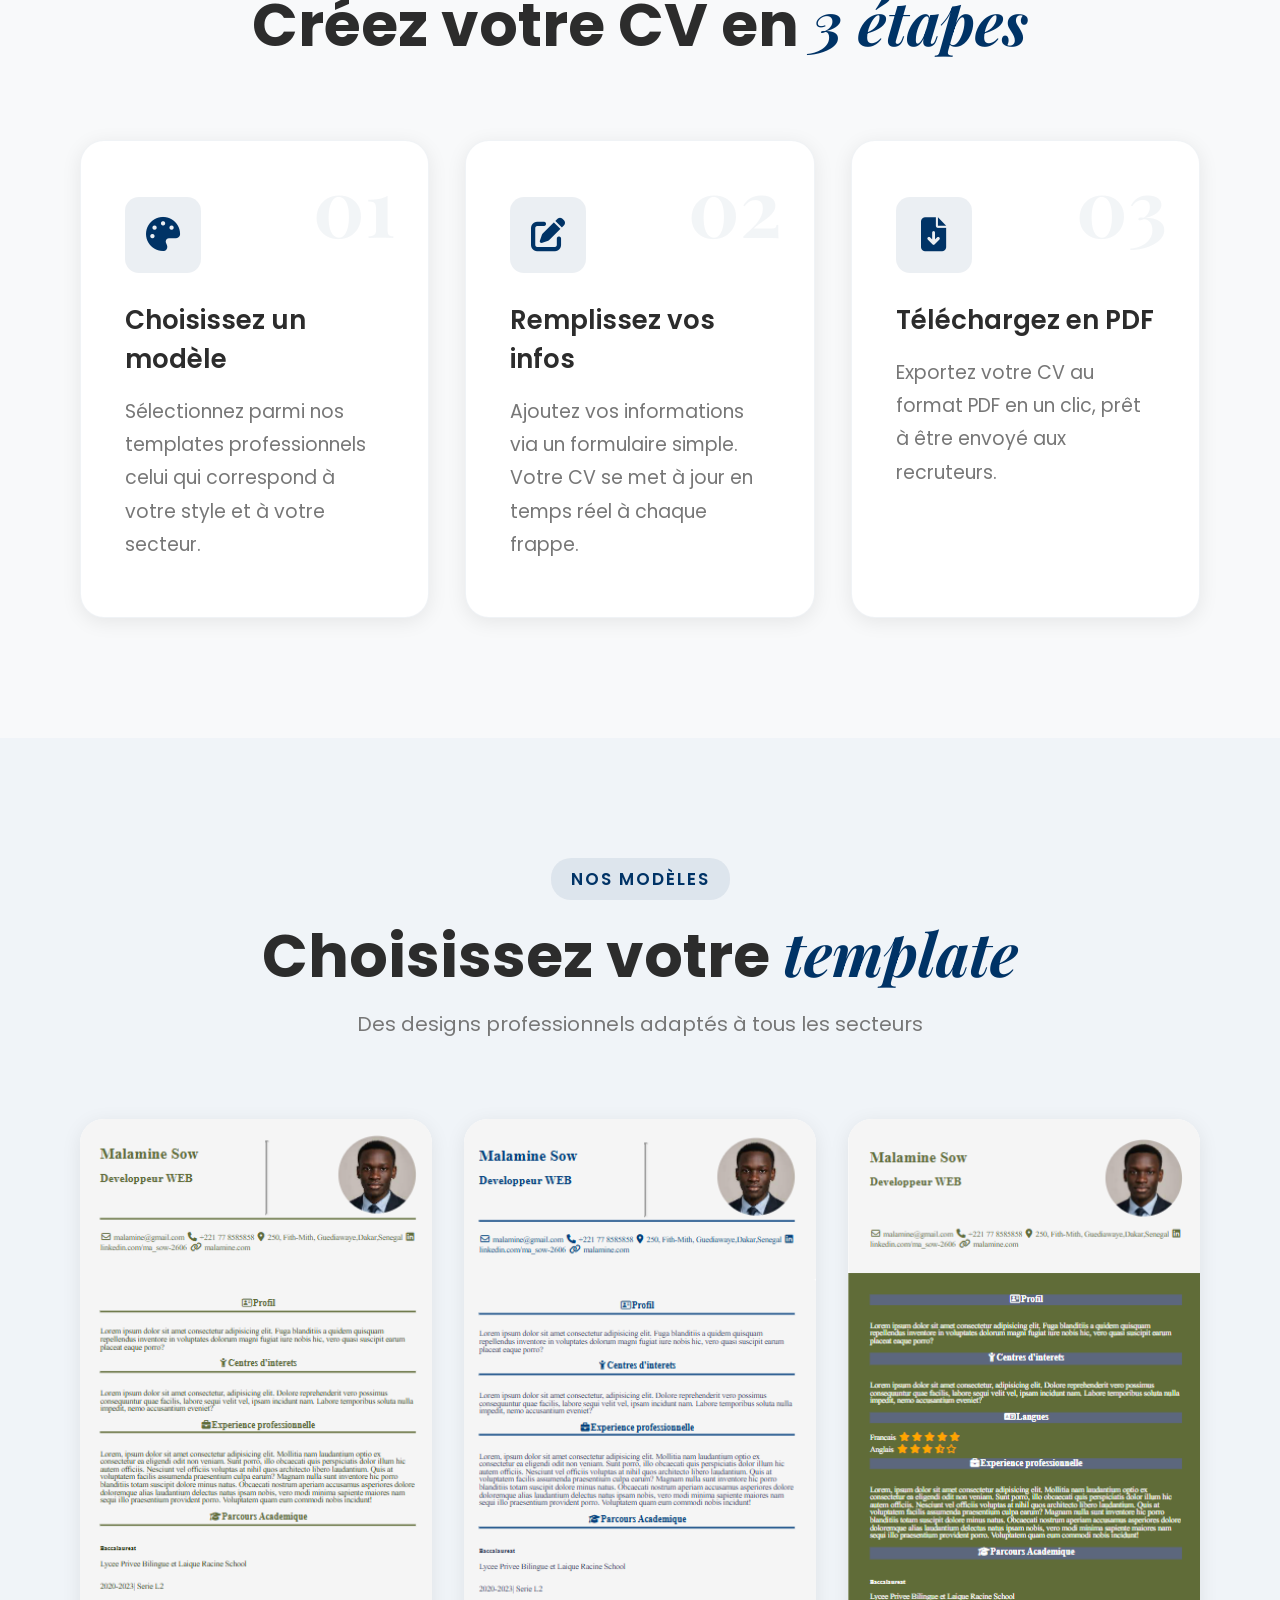
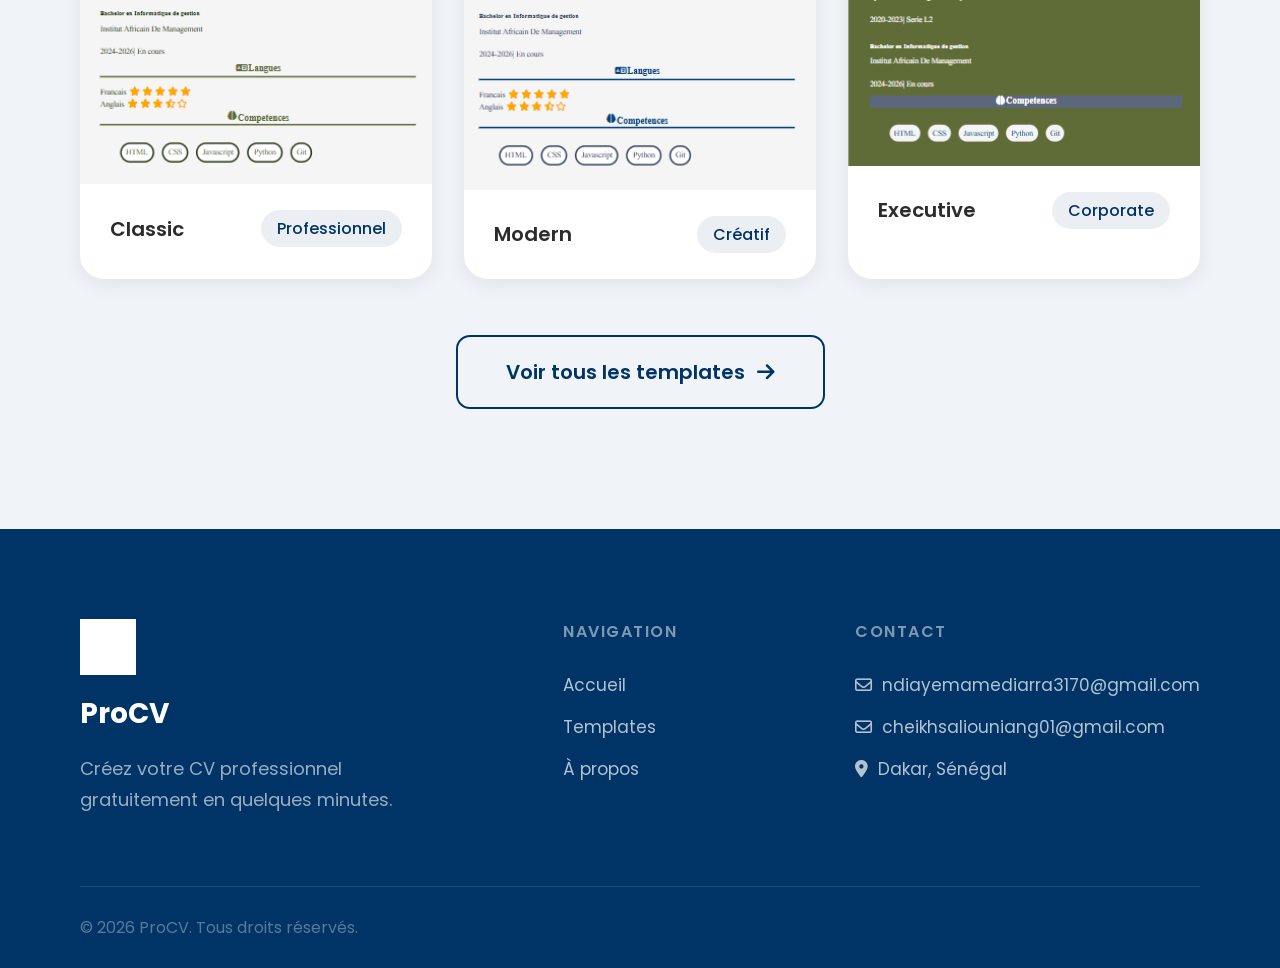
==== commit 276d927f: "Last changes" ====
--- a/index.html
+++ b/index.html
@@ -3,7 +3,7 @@
 <head>
     <meta charset="UTF-8">
     <meta name="viewport" content="width=device-width, initial-scale=1.0">
-    <title>CVFlow — Créez votre CV professionnel</title>
+    <title>ProCV — Créez votre CV professionnel</title>
     <link rel="icon" type="image/png" href="assets/images/PCV.png">
     <link rel="preconnect" href="https://fonts.googleapis.com">
     <link href="https://fonts.googleapis.com/css2?family=Poppins:wght@300;400;500;600;700&family=Playfair+Display:ital,wght@0,700;1,400&display=swap" rel="stylesheet">
@@ -12,67 +12,65 @@
 </head>
 <body>
 
-    <!-- NAV -->
-    <nav class="navbar" id="navbar">
-        <div class="nav-inner">
-            <a href="index.html" class="nav-logo">
+    <nav class="navigation" id="navigation">
+        <div class="contenu-nav">
+            <a href="index.html" class="logo">
                 <img src="assets/images/PCV.png" alt="logo">
-                <span>CVFlow</span>
+                <span>ProCV</span>
             </a>
-            <div class="nav-links">
-                <a href="#accueil" class="nav-link active">Accueil</a>
-                <a href="#templates" class="nav-link">Templates</a>
-                <a href="assets/about.html" class="nav-link">À propos</a>
-                <a href="assets/templates/template3.html" class="nav-cta">Créer mon CV</a>
-            </div>
-            <button class="burger" id="burger">
+            <div class="liens-menu">
+                <a href="#accueil" class="lien actif">Accueil</a>
+                <a href="#modeles" class="lien">Templates</a>
+                <a href="assets/about.html" class="lien">À propos</a>
+                <a href="templates.html" class="bouton-nav">Créer mon CV</a>
+            </div>
+            <button class="menu-burger" id="menu-burger">
                 <span></span><span></span><span></span>
             </button>
         </div>
     </nav>
 
-    <!-- HERO -->
-    <section class="hero" id="accueil">
-        <div class="hero-bg">
-            <div class="hero-shape hero-shape-1"></div>
-            <div class="hero-shape hero-shape-2"></div>
-        </div>
-        <div class="hero-inner">
-            <div class="hero-text">
-                <div class="hero-badge">
+    <section class="banniere" id="accueil">
+        <div class="fond-banniere">
+            <div class="cercle cercle-1"></div>
+            <div class="cercle cercle-2"></div>
+        </div>
+        <div class="contenu-banniere">
+            <div class="texte-banniere">
+                <div class="pastille">
                     <i class="fa-solid fa-bolt"></i>
                     Simple · Rapide · Gratuit
                 </div>
                 <h1>Créez un CV<br><em>professionnel</em><br>en quelques minutes</h1>
                 <p>Notre plateforme intuitive vous permet de construire un CV qui se démarque auprès des recruteurs, sans effort.</p>
-                <div class="hero-actions">
-                    <a href="assets/templates/template3.html" class="btn-primary">
+                <div class="groupe-boutons">
+                    <a href="assets/templates/template1.html" class="bouton-commencer">
                         <i class="fa-solid fa-wand-magic-sparkles"></i>
                         Commencer maintenant
                     </a>
-                    <a href="#templates" class="btn-outline">Voir les modèles</a>
-                </div>
-                <div class="hero-stats">
-                    <div class="stat">
+                    <a href="templates/template1.html" class="bouton-contour">Voir les modèles</a>
+                </div>
+                <div class="chiffres-cles">
+                    <div class="chiffre">
                         <strong>7+</strong>
                         <span>Templates</span>
                     </div>
-                    <div class="stat-divider"></div>
-                    <div class="stat">
+                    <div class="trait-separation"></div>
+                    <div class="chiffre">
                         <strong>100%</strong>
                         <span>Gratuit</span>
                     </div>
-                    <div class="stat-divider"></div>
-                    <div class="stat">
+                    <div class="trait-separation"></div>
+                    <div class="chiffre">
                         <strong>PDF</strong>
                         <span>Export direct</span>
                     </div>
                 </div>
             </div>
-            <div class="hero-visual">
-                <div class="hero-card">
-                    <img src="assets/images/photo1.jpeg" alt="CV Preview" class="hero-img">
-                    <div class="hero-card-badge">
+            <div class="visuel-banniere">
+                <div class="carte-cv">
+                    <img src="assets/images/photo1.jpeg" alt="Aperçu CV" class="image-cv">
+                    <div class="badge-cv">
                         <i class="fa-solid fa-check"></i>
                         CV prêt à l'emploi
                     </div>
@@ -81,32 +79,31 @@
         </div>
     </section>
 
-    <!-- ETAPES -->
-    <section class="steps" id="etapes">
-        <div class="section-header">
-            <p class="section-label">Comment ça marche</p>
+    <section class="etapes" id="etapes">
+        <div class="entete-section">
+            <p class="sous-titre">Comment ça marche</p>
             <h2>Créez votre CV en <em>3 étapes</em></h2>
         </div>
-        <div class="steps-grid">
-            <div class="step-card" style="--delay: 0s">
-                <div class="step-number">01</div>
-                <div class="step-icon">
+        <div class="grille-etapes">
+            <div class="carte-etape" style="--delai: 0s">
+                <div class="numero-etape">01</div>
+                <div class="icone-etape">
                     <i class="fa-solid fa-palette"></i>
                 </div>
                 <h3>Choisissez un modèle</h3>
                 <p>Sélectionnez parmi nos templates professionnels celui qui correspond à votre style et à votre secteur.</p>
             </div>
-            <div class="step-card" style="--delay: 0.1s">
-                <div class="step-number">02</div>
-                <div class="step-icon">
+            <div class="carte-etape" style="--delai: 0.1s">
+                <div class="numero-etape">02</div>
+                <div class="icone-etape">
                     <i class="fa-solid fa-pen-to-square"></i>
                 </div>
                 <h3>Remplissez vos infos</h3>
                 <p>Ajoutez vos informations via un formulaire simple. Votre CV se met à jour en temps réel à chaque frappe.</p>
             </div>
-            <div class="step-card" style="--delay: 0.2s">
-                <div class="step-number">03</div>
-                <div class="step-icon">
+            <div class="carte-etape" style="--delai: 0.2s">
+                <div class="numero-etape">03</div>
+                <div class="icone-etape">
                     <i class="fa-solid fa-file-arrow-down"></i>
                 </div>
                 <h3>Téléchargez en PDF</h3>
@@ -115,74 +112,72 @@
         </div>
     </section>
 
-    <!-- TEMPLATES -->
-    <section class="templates-section" id="templates">
-        <div class="section-header">
-            <p class="section-label">Nos modèles</p>
+    <section class="section-modeles" id="modeles">
+        <div class="entete-section">
+            <p class="sous-titre">Nos modèles</p>
             <h2>Choisissez votre <em>template</em></h2>
-            <p class="section-sub">Des designs professionnels adaptés à tous les secteurs</p>
-        </div>
-        <div class="templates-grid">
-            <div class="template-card">
-                <div class="template-img-wrap">
-                    <img src="assets/images/photo6.jpeg" alt="Template 1">
-                    <div class="template-overlay">
-                        <a href="assets/templates/template1.html" class="btn-use">Utiliser ce modèle</a>
-                    </div>
-                </div>
-                <div class="template-info">
-                    <span class="template-name">Classic</span>
-                    <span class="template-tag">Professionnel</span>
-                </div>
-            </div>
-            <div class="template-card">
-                <div class="template-img-wrap">
-                    <img src="assets/images/photo4.jpeg" alt="Template 2">
-                    <div class="template-overlay">
-                        <a href="assets/templates/template2.html" class="btn-use">Utiliser ce modèle</a>
-                    </div>
-                </div>
-                <div class="template-info">
-                    <span class="template-name">Modern</span>
-                    <span class="template-tag">Créatif</span>
-                </div>
-            </div>
-            <div class="template-card">
-                <div class="template-img-wrap">
-                    <img src="assets/images/photo6.jpeg" alt="Template 3">
-                    <div class="template-overlay">
-                        <a href="assets/templates/template3.html" class="btn-use">Utiliser ce modèle</a>
-                    </div>
-                </div>
-                <div class="template-info">
-                    <span class="template-name">Executive</span>
-                    <span class="template-tag">Corporate</span>
-                </div>
-            </div>
-        </div>
-        <div class="templates-cta">
-            <a href="templates.html" class="btn-outline">
+            <p class="description-section">Des designs professionnels adaptés à tous les secteurs</p>
+        </div>
+        <div class="grille-modeles">
+            <div class="carte-modele">
+                <div class="apercu-modele">
+                    <img src="assets/images/Templates6.png" alt="Template 1">
+                    <div class="survol-modele">
+                        <a href="templates/template6.html" class="bouton-utiliser">Utiliser ce modèle</a>
+                    </div>
+                </div>
+                <div class="infos-modele">
+                    <span class="nom-modele">Classic</span>
+                    <span class="tag-modele">Professionnel</span>
+                </div>
+            </div>
+            <div class="carte-modele">
+                <div class="apercu-modele">
+                    <img src="assets/images/Templates7.png" alt="Template 2">
+                    <div class="survol-modele">
+                        <a href="templates/template7.html" class="bouton-utiliser">Utiliser ce modèle</a>
+                    </div>
+                </div>
+                <div class="infos-modele">
+                    <span class="nom-modele">Modern</span>
+                    <span class="tag-modele">Créatif</span>
+                </div>
+            </div>
+            <div class="carte-modele">
+                <div class="apercu-modele">
+                    <img src="assets/images/Templates5.png" alt="Template 3">
+                    <div class="survol-modele">
+                        <a href="templates/template5.html" class="bouton-utiliser">Utiliser ce modèle</a>
+                    </div>
+                </div>
+                <div class="infos-modele">
+                    <span class="nom-modele">Executive</span>
+                    <span class="tag-modele">Corporate</span>
+                </div>
+            </div>
+        </div>
+        <div class="voir-plus">
+            <a href="templates.html" class="bouton-contour">
                 Voir tous les templates
                 <i class="fa-solid fa-arrow-right"></i>
             </a>
         </div>
     </section>
 
-    <!-- FOOTER -->
-    <footer class="footer">
-        <div class="footer-inner">
-            <div class="footer-brand">
-                <img src="assets/images/PCV.png" alt="logo" class="footer-logo">
-                <span class="footer-name">CVFlow</span>
+    <footer class="pied-page">
+        <div class="contenu-pied">
+            <div class="marque">
+                <img src="assets/images/PCV.png" alt="logo" class="logo-pied">
+                <span class="nom-marque">ProCV</span>
                 <p>Créez votre CV professionnel gratuitement en quelques minutes.</p>
             </div>
-            <div class="footer-col">
+            <div class="colonne-pied">
                 <h4>Navigation</h4>
                 <a href="#accueil">Accueil</a>
-                <a href="#templates">Templates</a>
+                <a href="#modeles">Templates</a>
                 <a href="assets/about.html">À propos</a>
             </div>
-            <div class="footer-col">
+            <div class="colonne-pied">
                 <h4>Contact</h4>
                 <a href="mailto:ndiayemamediarra3170@gmail.com">
                     <i class="fa-regular fa-envelope"></i>
@@ -195,31 +190,31 @@
                 <p><i class="fa-solid fa-location-dot"></i> Dakar, Sénégal</p>
             </div>
         </div>
-        <div class="footer-bottom">
-            <p>© 2026 CVFlow. Tous droits réservés.</p>
+        <div class="bas-pied">
+            <p>© 2026 ProCV. Tous droits réservés.</p>
         </div>
     </footer>
 
     <script src="assets/script/script2.js"></script>
     <script>
-        const burger = document.getElementById('burger');
-        const navLinks = document.querySelector('.nav-links');
+        const burger = document.getElementById('menu-burger');
+        const menu = document.querySelector('.liens-menu');
+
         burger.addEventListener('click', () => {
-            navLinks.classList.toggle('open');
-            burger.classList.toggle('active');
+            menu.classList.toggle('ouvert');
+            burger.classList.toggle('actif');
         });
 
         window.addEventListener('scroll', () => {
-            const navbar = document.getElementById('navbar');
-            navbar.classList.toggle('scrolled', window.scrollY > 50);
+            document.getElementById('navigation').classList.toggle('defilé', window.scrollY > 50);
         });
 
         document.querySelectorAll('a[href^="#"]').forEach(a => {
             a.addEventListener('click', e => {
-                const target = document.querySelector(a.getAttribute('href'));
-                if (target) {
+                const cible = document.querySelector(a.getAttribute('href'));
+                if (cible) {
                     e.preventDefault();
-                    target.scrollIntoView({ behavior: 'smooth' });
+                    cible.scrollIntoView({ behavior: 'smooth' });
                 }
             });
         });
--- a/assets/style/style2.css
+++ b/assets/style/style2.css
@@ -1,15 +1,14 @@
 :root {
-  --main-color: #F8F9FA;
-  --second-color: #003366;
-  --third-color: #2C2C2C;
-  --fourth-color: #A7C7E7;
-  --fith-color: #414833;
-  --sixth-color: #84a98c;
-  --accent: #003366;
-  --radius: 12px;
-  --radius-lg: 20px;
-  --shadow: 0 4px 20px rgba(0, 0, 0, 0.08);
-  --shadow-md: 0 8px 32px rgba(0, 0, 0, 0.12);
+  --couleur-principale: #F8F9FA;
+  --couleur-secondaire: #003366;
+  --couleur-texte: #2C2C2C;
+  --couleur-claire: #A7C7E7;
+  --couleur-olive: #414833;
+  --couleur-verte: #84a98c;
+  --arrondi: 14px;
+  --arrondi-grand: 24px;
+  --ombre: 0 4px 20px rgba(0, 0, 0, 0.08);
+  --ombre-forte: 0 8px 40px rgba(0, 0, 0, 0.14);
   --transition: all 0.3s ease;
 }
 
@@ -27,468 +26,430 @@
 }
 
 body {
-  background-color: var(--main-color);
-  color: var(--third-color);
+  background-color: var(--couleur-principale);
+  color: var(--couleur-texte);
   overflow-x: hidden;
 }
 
 em {
   font-family: 'Playfair Display', serif;
   font-style: italic;
-  color: var(--second-color);
-}
-
-/* ── NAVBAR ── */
-.navbar {
+  color: var(--couleur-secondaire);
+}
+
+.navigation {
   position: fixed;
   top: 0;
   left: 0;
   right: 0;
   z-index: 1000;
-  background: rgba(248, 249, 250, 0.85);
-  backdrop-filter: blur(12px);
+  background: rgba(248, 249, 250, 0.92);
+  backdrop-filter: blur(14px);
   border-bottom: 1px solid transparent;
   transition: var(--transition);
-  padding: 0 5vw;
-  height: 70px;
-}
-
-.navbar.scrolled {
+  height: 120px;
+  padding: 0 80px;
+}
+
+.navigation.defilé {
   background: rgba(248, 249, 250, 0.98);
   border-bottom: 1px solid rgba(0, 51, 102, 0.12);
-  box-shadow: 0 2px 20px rgba(0, 51, 102, 0.08);
-}
-
-.nav-inner {
-  max-width: 1200px;
-  margin: 0 auto;
+  box-shadow: 0 2px 24px rgba(0, 51, 102, 0.08);
+}
+
+.contenu-nav {
+  width: 100%;
   height: 100%;
   display: flex;
   align-items: center;
   justify-content: space-between;
 }
 
-.nav-logo {
-  display: flex;
-  align-items: center;
-  gap: 10px;
-  font-size: 20px;
+.logo {
+  display: flex;
+  align-items: center;
+  gap: 16px;
+  font-size: 36px;
   font-weight: 700;
-  color: var(--second-color);
-}
-
-.nav-logo img {
-  width: 36px;
-  height: 36px;
+  color: var(--couleur-secondaire);
+}
+
+.logo img {
+  width: 64px;
+  height: 64px;
   object-fit: contain;
 }
 
-.nav-links {
-  display: flex;
-  align-items: center;
-  gap: 8px;
-}
-
-.nav-link {
-  padding: 8px 14px;
-  border-radius: 8px;
-  font-size: 14px;
+.liens-menu {
+  display: flex;
+  align-items: center;
+  gap: 14px;
+}
+
+.lien {
+  padding: 14px 28px;
+  border-radius: 10px;
+  font-size: 22px;
   font-weight: 500;
-  color: var(--third-color);
-  transition: var(--transition);
-}
-
-.nav-link:hover,
-.nav-link.active {
-  color: var(--second-color);
-  background: rgba(0, 51, 102, 0.06);
-}
-
-.nav-cta {
-  padding: 9px 20px;
-  background: var(--second-color);
+  color: var(--couleur-texte);
+  transition: var(--transition);
+}
+
+.lien:hover,
+.lien.actif {
+  color: var(--couleur-secondaire);
+  background: rgba(0, 51, 102, 0.07);
+}
+
+.bouton-nav {
+  padding: 16px 40px;
+  background: var(--couleur-secondaire);
   color: #fff;
-  border-radius: var(--radius);
-  font-size: 14px;
-  font-weight: 600;
-  transition: var(--transition);
-  margin-left: 8px;
-}
-
-.nav-cta:hover {
-  background: var(--third-color);
-  transform: translateY(-1px);
-}
-
-.burger {
+  border-radius: var(--arrondi);
+  font-size: 22px;
+  font-weight: 600;
+  transition: var(--transition);
+  margin-left: 16px;
+}
+
+.bouton-nav:hover {
+  background: var(--couleur-texte);
+  transform: translateY(-2px);
+}
+
+.menu-burger {
   display: none;
-  flex-direction: column;
-  gap: 5px;
-  background: none;
-  border: none;
-  cursor: pointer;
-  padding: 4px;
-}
-
-.burger span {
-  display: block;
-  width: 24px;
-  height: 2px;
-  background: var(--third-color);
-  border-radius: 2px;
-  transition: var(--transition);
-}
-
-.burger.active span:nth-child(1) {
-  transform: translateY(7px) rotate(45deg);
-}
-
-.burger.active span:nth-child(2) {
-  opacity: 0;
-}
-
-.burger.active span:nth-child(3) {
-  transform: translateY(-7px) rotate(-45deg);
-}
-
-/* ── HERO ── */
-.hero {
+}
+
+.banniere {
   min-height: 100vh;
-  padding-top: 70px;
+  padding-top: 120px;
   position: relative;
   overflow: hidden;
   display: flex;
   align-items: center;
 }
 
-.hero-bg {
+.fond-banniere {
   position: absolute;
   inset: 0;
   pointer-events: none;
 }
 
-.hero-shape {
+.cercle {
   position: absolute;
   border-radius: 50%;
   opacity: 0.06;
-  background: var(--second-color);
-}
-
-.hero-shape-1 {
-  width: 600px;
-  height: 600px;
-  top: -200px;
-  right: -100px;
-}
-
-.hero-shape-2 {
-  width: 400px;
-  height: 400px;
-  bottom: -150px;
-  left: -100px;
-}
-
-.hero-inner {
-  max-width: 1200px;
-  margin: 0 auto;
-  padding: 60px 5vw;
+  background: var(--couleur-secondaire);
+}
+
+.cercle-1 {
+  width: 900px;
+  height: 900px;
+  top: -350px;
+  right: -200px;
+}
+
+.cercle-2 {
+  width: 700px;
+  height: 700px;
+  bottom: -300px;
+  left: -200px;
+}
+
+.contenu-banniere {
+  width: 100%;
+  padding: 80px 80px 80px 200px;
   display: grid;
   grid-template-columns: 1fr 1fr;
-  gap: 60px;
-  align-items: center;
-  width: 100%;
-}
-
-.hero-badge {
+  gap: 100px;
+  align-items: center;
+  min-height: calc(100vh - 120px);
+}
+
+.pastille {
   display: inline-flex;
   align-items: center;
-  gap: 8px;
-  padding: 6px 14px;
+  gap: 10px;
+  padding: 10px 24px;
   background: rgba(0, 51, 102, 0.08);
   border: 1px solid rgba(0, 51, 102, 0.15);
   border-radius: 30px;
-  font-size: 13px;
+  font-size: 18px;
   font-weight: 500;
-  color: var(--second-color);
-  margin-bottom: 24px;
-}
-
-.hero-text h1 {
-  font-size: clamp(36px, 4.5vw, 58px);
+  color: var(--couleur-secondaire);
+  margin-bottom: 36px;
+}
+
+.texte-banniere h1 {
+  font-size: 88px;
+  font-weight: 700;
+  line-height: 1.05;
+  letter-spacing: -3px;
+  margin-bottom: 32px;
+  color: var(--couleur-texte);
+}
+
+.texte-banniere p {
+  font-size: 22px;
+  color: #666;
+  line-height: 1.75;
+  margin-bottom: 52px;
+}
+
+.groupe-boutons {
+  display: flex;
+  gap: 20px;
+  margin-bottom: 64px;
+}
+
+.bouton-commencer {
+  display: inline-flex;
+  align-items: center;
+  gap: 12px;
+  padding: 20px 48px;
+  background: var(--couleur-secondaire);
+  color: #fff;
+  border-radius: var(--arrondi);
+  font-size: 20px;
+  font-weight: 600;
+  transition: var(--transition);
+  box-shadow: 0 6px 24px rgba(0, 51, 102, 0.28);
+}
+
+.bouton-commencer:hover {
+  background: #002855;
+  transform: translateY(-3px);
+  box-shadow: 0 12px 32px rgba(0, 51, 102, 0.35);
+}
+
+.bouton-contour {
+  display: inline-flex;
+  align-items: center;
+  gap: 12px;
+  padding: 20px 48px;
+  border: 2px solid var(--couleur-secondaire);
+  color: var(--couleur-secondaire);
+  border-radius: var(--arrondi);
+  font-size: 20px;
+  font-weight: 600;
+  transition: var(--transition);
+  background: transparent;
+}
+
+.bouton-contour:hover {
+  background: var(--couleur-secondaire);
+  color: #fff;
+  transform: translateY(-3px);
+}
+
+.chiffres-cles {
+  display: flex;
+  align-items: center;
+  gap: 48px;
+}
+
+.chiffre strong {
+  display: block;
+  font-size: 40px;
+  font-weight: 700;
+  color: var(--couleur-secondaire);
+}
+
+.chiffre span {
+  font-size: 18px;
+  color: #888;
+}
+
+.trait-separation {
+  width: 1px;
+  height: 60px;
+  background: #ddd;
+}
+
+.visuel-banniere {
+  display: flex;
+  justify-content: center;
+  align-items: flex-start;
+}
+
+.carte-cv {
+  position: relative;
+  border-radius: var(--arrondi-grand);
+  overflow: hidden;
+  box-shadow: var(--ombre-forte);
+  width: 100%;
+}
+
+.image-cv {
+  width: 100%;
+  height: auto;
+  display: block;
+}
+
+.badge-cv {
+  position: absolute;
+  bottom: 28px;
+  left: 28px;
+  background: #fff;
+  color: var(--couleur-secondaire);
+  padding: 14px 26px;
+  border-radius: 30px;
+  font-size: 17px;
+  font-weight: 600;
+  display: flex;
+  align-items: center;
+  gap: 10px;
+  box-shadow: var(--ombre);
+}
+
+.badge-cv i {
+  color: #16a34a;
+  font-size: 18px;
+}
+
+.entete-section {
+  text-align: center;
+  margin-bottom: 80px;
+}
+
+.sous-titre {
+  display: inline-block;
+  font-size: 17px;
+  font-weight: 600;
+  color: var(--couleur-secondaire);
+  text-transform: uppercase;
+  letter-spacing: 2px;
+  margin-bottom: 18px;
+  background: rgba(0, 51, 102, 0.08);
+  padding: 8px 20px;
+  border-radius: 20px;
+}
+
+.entete-section h2 {
+  font-size: 60px;
   font-weight: 700;
   line-height: 1.15;
-  letter-spacing: -1px;
-  margin-bottom: 20px;
-  color: var(--third-color);
-}
-
-.hero-text p {
-  font-size: 16px;
-  color: #666;
-  line-height: 1.75;
-  max-width: 460px;
-  margin-bottom: 36px;
-}
-
-.hero-actions {
-  display: flex;
-  gap: 14px;
-  flex-wrap: wrap;
-  margin-bottom: 48px;
-}
-
-.btn-primary {
-  display: inline-flex;
-  align-items: center;
-  gap: 8px;
-  padding: 13px 26px;
-  background: var(--second-color);
-  color: #fff;
-  border-radius: var(--radius);
-  font-size: 15px;
-  font-weight: 600;
-  transition: var(--transition);
-  box-shadow: 0 4px 16px rgba(0, 51, 102, 0.25);
-}
-
-.btn-primary:hover {
-  background: #002855;
-  transform: translateY(-2px);
-  box-shadow: 0 8px 24px rgba(0, 51, 102, 0.3);
-}
-
-.btn-outline {
-  display: inline-flex;
-  align-items: center;
-  gap: 8px;
-  padding: 13px 26px;
-  border: 1.5px solid var(--second-color);
-  color: var(--second-color);
-  border-radius: var(--radius);
-  font-size: 15px;
-  font-weight: 600;
-  transition: var(--transition);
-}
-
-.btn-outline:hover {
-  background: var(--second-color);
-  color: #fff;
-  transform: translateY(-2px);
-}
-
-.hero-stats {
-  display: flex;
-  align-items: center;
-  gap: 24px;
-}
-
-.stat strong {
-  display: block;
-  font-size: 22px;
-  font-weight: 700;
-  color: var(--second-color);
-}
-
-.stat span {
-  font-size: 13px;
-  color: #888;
-}
-
-.stat-divider {
-  width: 1px;
-  height: 36px;
-  background: #ddd;
-}
-
-.hero-visual {
-  display: flex;
-  justify-content: center;
-}
-
-.hero-card {
-  position: relative;
-  border-radius: var(--radius-lg);
-  overflow: hidden;
-  box-shadow: var(--shadow-md);
-  max-width: 420px;
-  width: 100%;
-}
-
-.hero-img {
-  width: 100%;
-  height: 480px;
-  object-fit: cover;
-  display: block;
-}
-
-.hero-card-badge {
-  position: absolute;
-  bottom: 20px;
-  left: 20px;
-  background: #fff;
-  color: var(--second-color);
-  padding: 8px 16px;
-  border-radius: 30px;
-  font-size: 13px;
-  font-weight: 600;
-  display: flex;
-  align-items: center;
-  gap: 8px;
-  box-shadow: var(--shadow);
-}
-
-.hero-card-badge i {
-  color: #16a34a;
-}
-
-/* ── SECTION HEADER ── */
-.section-header {
-  text-align: center;
-  margin-bottom: 60px;
-}
-
-.section-label {
-  display: inline-block;
-  font-size: 13px;
-  font-weight: 600;
-  color: var(--second-color);
-  text-transform: uppercase;
-  letter-spacing: 1.5px;
-  margin-bottom: 12px;
-  background: rgba(0, 51, 102, 0.08);
-  padding: 4px 14px;
-  border-radius: 20px;
-}
-
-.section-header h2 {
-  font-size: clamp(28px, 3.5vw, 44px);
-  font-weight: 700;
-  line-height: 1.2;
-  color: var(--third-color);
-  margin-bottom: 12px;
-}
-
-.section-sub {
-  font-size: 16px;
+  color: var(--couleur-texte);
+  margin-bottom: 18px;
+}
+
+.description-section {
+  font-size: 20px;
   color: #777;
-  max-width: 500px;
-  margin: 0 auto;
-}
-
-/* ── STEPS ── */
-.steps {
-  padding: 100px 5vw;
-  background: var(--main-color);
-}
-
-.steps-grid {
-  max-width: 1100px;
-  margin: 0 auto;
+}
+
+.etapes {
+  padding: 120px 80px;
+  background: var(--couleur-principale);
+}
+
+.grille-etapes {
+  width: 100%;
   display: grid;
   grid-template-columns: repeat(3, 1fr);
-  gap: 28px;
-}
-
-.step-card {
+  gap: 36px;
+}
+
+.carte-etape {
   background: #fff;
-  border-radius: var(--radius-lg);
-  padding: 36px 28px;
-  box-shadow: var(--shadow);
+  border-radius: var(--arrondi-grand);
+  padding: 56px 44px;
+  box-shadow: var(--ombre);
   position: relative;
   transition: var(--transition);
-  animation: fadeUp 0.6s ease both;
-  animation-delay: var(--delay);
   border: 1px solid rgba(0, 51, 102, 0.06);
-}
-
-.step-card:hover {
-  transform: translateY(-6px);
-  box-shadow: var(--shadow-md);
-}
-
-.step-number {
-  font-size: 48px;
+  animation: apparition 0.6s ease both;
+  animation-delay: var(--delai);
+}
+
+.carte-etape:hover {
+  transform: translateY(-8px);
+  box-shadow: var(--ombre-forte);
+}
+
+.numero-etape {
+  font-size: 80px;
   font-weight: 700;
-  color: rgba(0, 51, 102, 0.07);
+  color: rgba(0, 51, 102, 0.05);
   line-height: 1;
   position: absolute;
-  top: 20px;
-  right: 24px;
+  top: 24px;
+  right: 32px;
   font-family: 'Playfair Display', serif;
 }
 
-.step-icon {
-  width: 52px;
-  height: 52px;
+.icone-etape {
+  width: 76px;
+  height: 76px;
   background: rgba(0, 51, 102, 0.08);
-  border-radius: var(--radius);
+  border-radius: var(--arrondi);
   display: flex;
   align-items: center;
   justify-content: center;
-  margin-bottom: 20px;
-  font-size: 22px;
-  color: var(--second-color);
-}
-
-.step-card h3 {
-  font-size: 18px;
-  font-weight: 600;
-  color: var(--third-color);
-  margin-bottom: 10px;
-}
-
-.step-card p {
-  font-size: 14px;
+  margin-bottom: 28px;
+  font-size: 34px;
+  color: var(--couleur-secondaire);
+}
+
+.carte-etape h3 {
+  font-size: 26px;
+  font-weight: 600;
+  color: var(--couleur-texte);
+  margin-bottom: 16px;
+}
+
+.carte-etape p {
+  font-size: 19px;
   color: #777;
-  line-height: 1.7;
-}
-
-/* ── TEMPLATES ── */
-.templates-section {
-  padding: 100px 5vw;
+  line-height: 1.75;
+}
+
+.section-modeles {
+  padding: 120px 80px;
   background: #f0f4f8;
 }
 
-.templates-grid {
-  max-width: 1100px;
-  margin: 0 auto;
+.grille-modeles {
+  width: 100%;
+  margin-bottom: 56px;
   display: grid;
   grid-template-columns: repeat(3, 1fr);
-  gap: 24px;
-  margin-bottom: 40px;
-}
-
-.template-card {
+  gap: 32px;
+}
+
+.carte-modele {
   background: #fff;
-  border-radius: var(--radius-lg);
+  border-radius: var(--arrondi-grand);
   overflow: hidden;
-  box-shadow: var(--shadow);
-  transition: var(--transition);
-}
-
-.template-card:hover {
-  transform: translateY(-6px);
-  box-shadow: var(--shadow-md);
-}
-
-.template-img-wrap {
+  box-shadow: var(--ombre);
+  transition: var(--transition);
+  position: relative;
+}
+
+.carte-modele:hover {
+  transform: translateY(-8px);
+  box-shadow: var(--ombre-forte);
+}
+
+.apercu-modele {
   position: relative;
   overflow: hidden;
-  height: 280px;
-}
-
-.template-img-wrap img {
-  width: 100%;
-  height: 100%;
-  object-fit: cover;
+  width: 100%;
+}
+
+.apercu-modele img {
+  width: 100%;
+  height: auto;
+  display: block;
   transition: transform 0.4s ease;
 }
 
-.template-card:hover .template-img-wrap img {
-  transform: scale(1.04);
-}
-
-.template-overlay {
+.carte-modele:hover .apercu-modele img {
+  transform: scale(1.02);
+}
+
+.survol-modele {
   position: absolute;
   inset: 0;
   background: rgba(0, 51, 102, 0.75);
@@ -499,130 +460,125 @@
   transition: var(--transition);
 }
 
-.template-card:hover .template-overlay {
+.carte-modele:hover .survol-modele {
   opacity: 1;
 }
 
-.btn-use {
-  padding: 11px 24px;
+.bouton-utiliser {
+  padding: 16px 36px;
   background: #fff;
-  color: var(--second-color);
-  border-radius: var(--radius);
-  font-size: 14px;
-  font-weight: 600;
-  transition: var(--transition);
-}
-
-.btn-use:hover {
-  background: var(--second-color);
+  color: var(--couleur-secondaire);
+  border-radius: var(--arrondi);
+  font-size: 18px;
+  font-weight: 600;
+  transition: var(--transition);
+}
+
+.bouton-utiliser:hover {
+  background: var(--couleur-secondaire);
   color: #fff;
 }
 
-.template-info {
-  padding: 16px 20px;
+.infos-modele {
+  padding: 26px 30px;
   display: flex;
   align-items: center;
   justify-content: space-between;
 }
 
-.template-name {
-  font-size: 15px;
-  font-weight: 600;
-  color: var(--third-color);
-}
-
-.template-tag {
-  font-size: 12px;
+.nom-modele {
+  font-size: 20px;
+  font-weight: 600;
+  color: var(--couleur-texte);
+}
+
+.tag-modele {
+  font-size: 16px;
   font-weight: 500;
-  color: var(--second-color);
+  color: var(--couleur-secondaire);
   background: rgba(0, 51, 102, 0.08);
-  padding: 3px 10px;
+  padding: 6px 16px;
   border-radius: 20px;
 }
 
-.templates-cta {
+.voir-plus {
   text-align: center;
 }
 
-/* ── FOOTER ── */
-.footer {
-  background: var(--second-color);
+.pied-page {
+  background: var(--couleur-secondaire);
   color: #fff;
-  padding: 60px 5vw 0;
-}
-
-.footer-inner {
-  max-width: 1100px;
-  margin: 0 auto;
+  padding: 90px 80px 0;
+}
+
+.contenu-pied {
+  width: 100%;
   display: grid;
   grid-template-columns: 2fr 1fr 1.5fr;
-  gap: 48px;
-  padding-bottom: 48px;
+  gap: 100px;
+  padding-bottom: 70px;
   border-bottom: 1px solid rgba(255, 255, 255, 0.12);
 }
 
-.footer-brand {
+.marque {
   display: flex;
   flex-direction: column;
-  gap: 12px;
-}
-
-.footer-logo {
-  width: 40px;
-  height: 40px;
+  gap: 18px;
+}
+
+.logo-pied {
+  width: 56px;
+  height: 56px;
   object-fit: contain;
   filter: brightness(10);
 }
 
-.footer-name {
-  font-size: 20px;
+.nom-marque {
+  font-size: 28px;
   font-weight: 700;
 }
 
-.footer-brand p {
-  font-size: 14px;
-  color: rgba(255, 255, 255, 0.65);
-  line-height: 1.7;
-  max-width: 280px;
-}
-
-.footer-col h4 {
-  font-size: 14px;
+.marque p {
+  font-size: 18px;
+  color: rgba(255, 255, 255, 0.6);
+  line-height: 1.75;
+}
+
+.colonne-pied h4 {
+  font-size: 16px;
   font-weight: 600;
   text-transform: uppercase;
-  letter-spacing: 1px;
+  letter-spacing: 1.5px;
   color: rgba(255, 255, 255, 0.5);
-  margin-bottom: 20px;
-}
-
-.footer-col a,
-.footer-col p {
-  display: flex;
-  align-items: center;
-  gap: 8px;
-  font-size: 14px;
-  color: rgba(255, 255, 255, 0.75);
-  margin-bottom: 10px;
-  transition: var(--transition);
-}
-
-.footer-col a:hover {
+  margin-bottom: 28px;
+}
+
+.colonne-pied a,
+.colonne-pied p {
+  display: flex;
+  align-items: center;
+  gap: 10px;
+  font-size: 17px;
+  color: rgba(255, 255, 255, 0.7);
+  margin-bottom: 16px;
+  transition: var(--transition);
+}
+
+.colonne-pied a:hover {
   color: #fff;
 }
 
-.footer-bottom {
-  max-width: 1100px;
-  margin: 0 auto;
-  padding: 20px 0;
-  font-size: 13px;
-  color: rgba(255, 255, 255, 0.4);
-}
-
-/* ── ANIMATIONS ── */
-@keyframes fadeUp {
+.bas-pied {
+  width: 100%;
+  padding: 28px 0;
+  font-size: 16px;
+  color: rgba(255, 255, 255, 0.35);
+}
+
+@keyframes apparition {
   from {
     opacity: 0;
-    transform: translateY(24px);
+    transform: translateY(28px);
   }
 
   to {
@@ -631,104 +587,10 @@
   }
 }
 
-.hero-text {
-  animation: fadeUp 0.7s ease both;
-}
-
-.hero-visual {
-  animation: fadeUp 0.7s ease 0.15s both;
-}
-
-/* ── RESPONSIVE ── */
-@media (max-width: 1024px) {
-
-  .steps-grid,
-  .templates-grid {
-    grid-template-columns: repeat(2, 1fr);
-  }
-}
-
-@media (max-width: 768px) {
-  .burger {
-    display: flex;
-  }
-
-  .nav-links {
-    display: none;
-    position: absolute;
-    top: 70px;
-    left: 0;
-    right: 0;
-    background: #fff;
-    flex-direction: column;
-    padding: 20px;
-    gap: 4px;
-    box-shadow: var(--shadow-md);
-    border-bottom: 1px solid #eee;
-  }
-
-  .nav-links.open {
-    display: flex;
-  }
-
-  .nav-link,
-  .nav-cta {
-    width: 100%;
-    text-align: center;
-    margin-left: 0;
-  }
-
-  .hero-inner {
-    grid-template-columns: 1fr;
-    text-align: center;
-    gap: 40px;
-    padding: 40px 5vw 60px;
-  }
-
-  .hero-text p {
-    margin: 0 auto 36px;
-  }
-
-  .hero-actions {
-    justify-content: center;
-  }
-
-  .hero-stats {
-    justify-content: center;
-  }
-
-  .hero-visual {
-    display: none;
-  }
-
-  .steps-grid,
-  .templates-grid {
-    grid-template-columns: 1fr;
-  }
-
-  .footer-inner {
-    grid-template-columns: 1fr;
-    gap: 32px;
-  }
-}
-
-@media (max-width: 480px) {
-  .hero-actions {
-    flex-direction: column;
-  }
-
-  .btn-primary,
-  .btn-outline {
-    width: 100%;
-    justify-content: center;
-  }
-
-  .hero-stats {
-    flex-wrap: wrap;
-    gap: 16px;
-  }
-
-  .stat-divider {
-    display: none;
-  }
+.texte-banniere {
+  animation: apparition 0.7s ease both;
+}
+
+.visuel-banniere {
+  animation: apparition 0.7s ease 0.15s both;
 }
